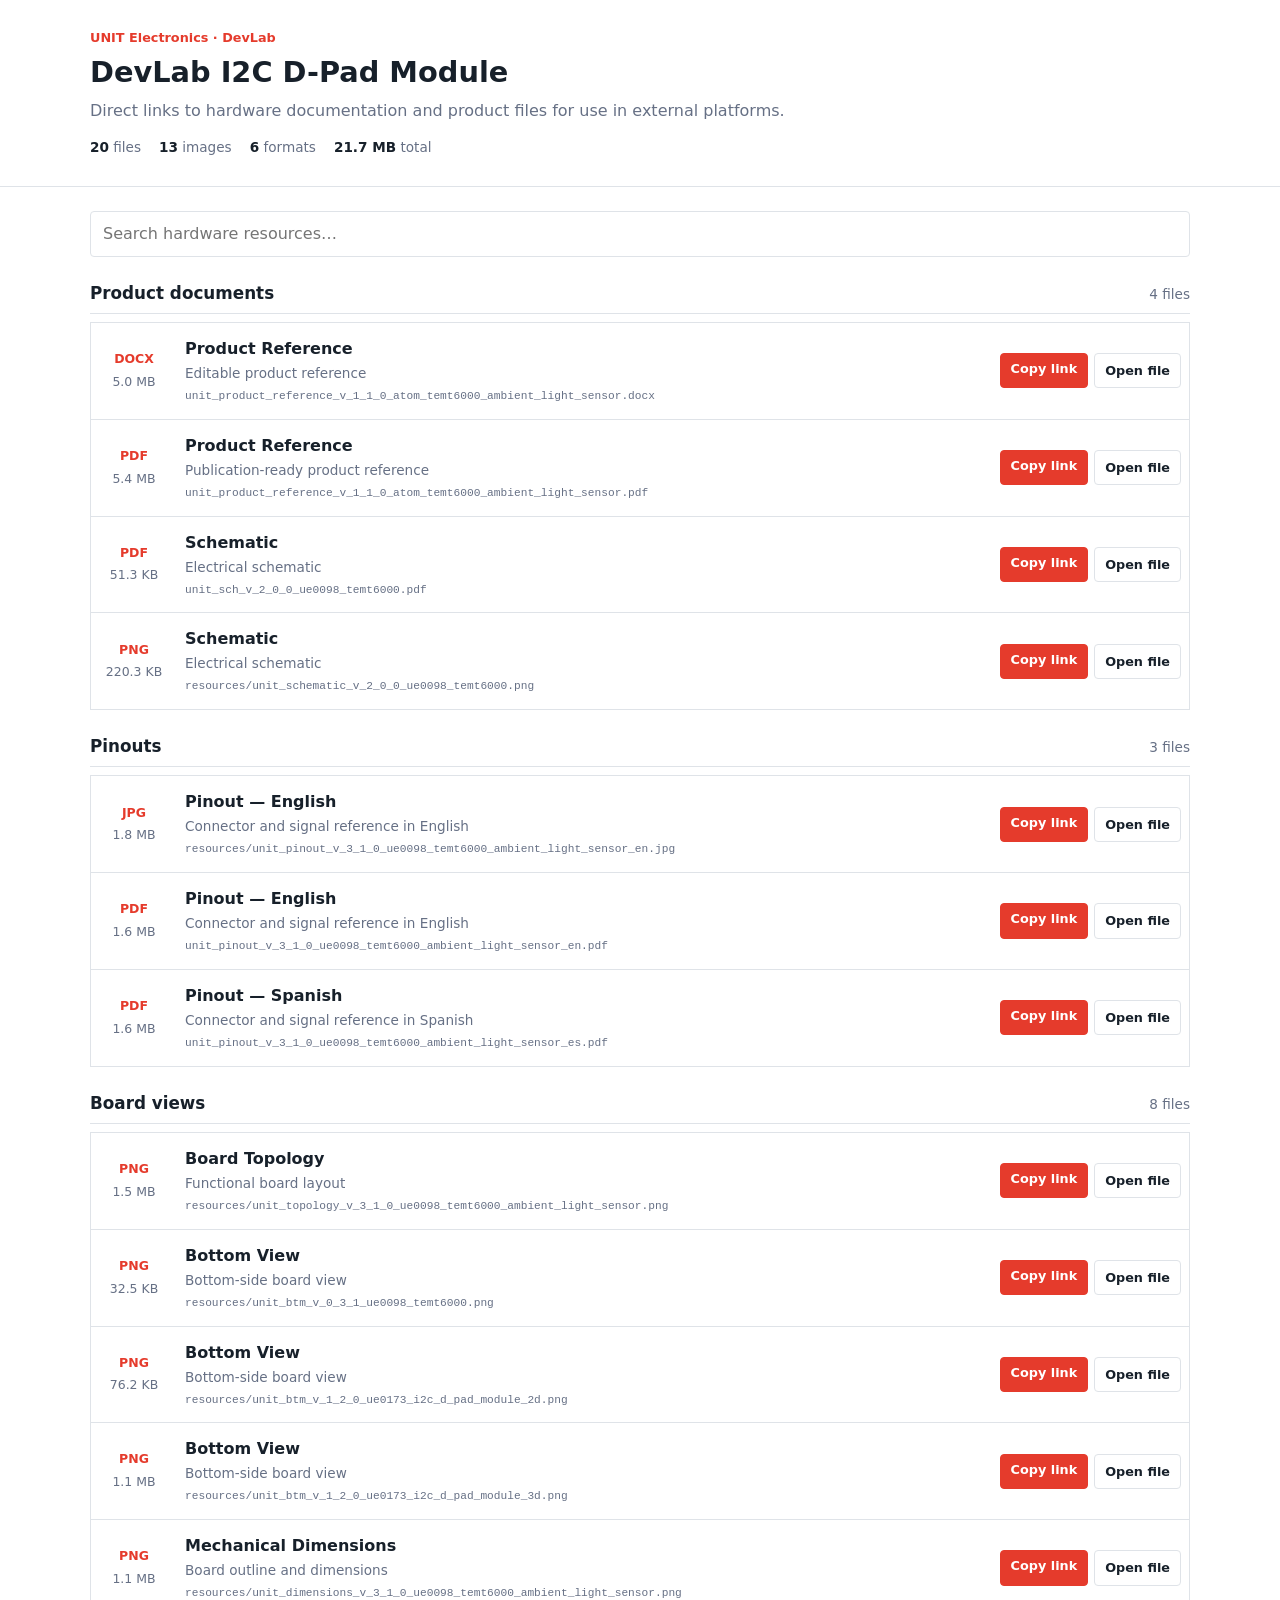
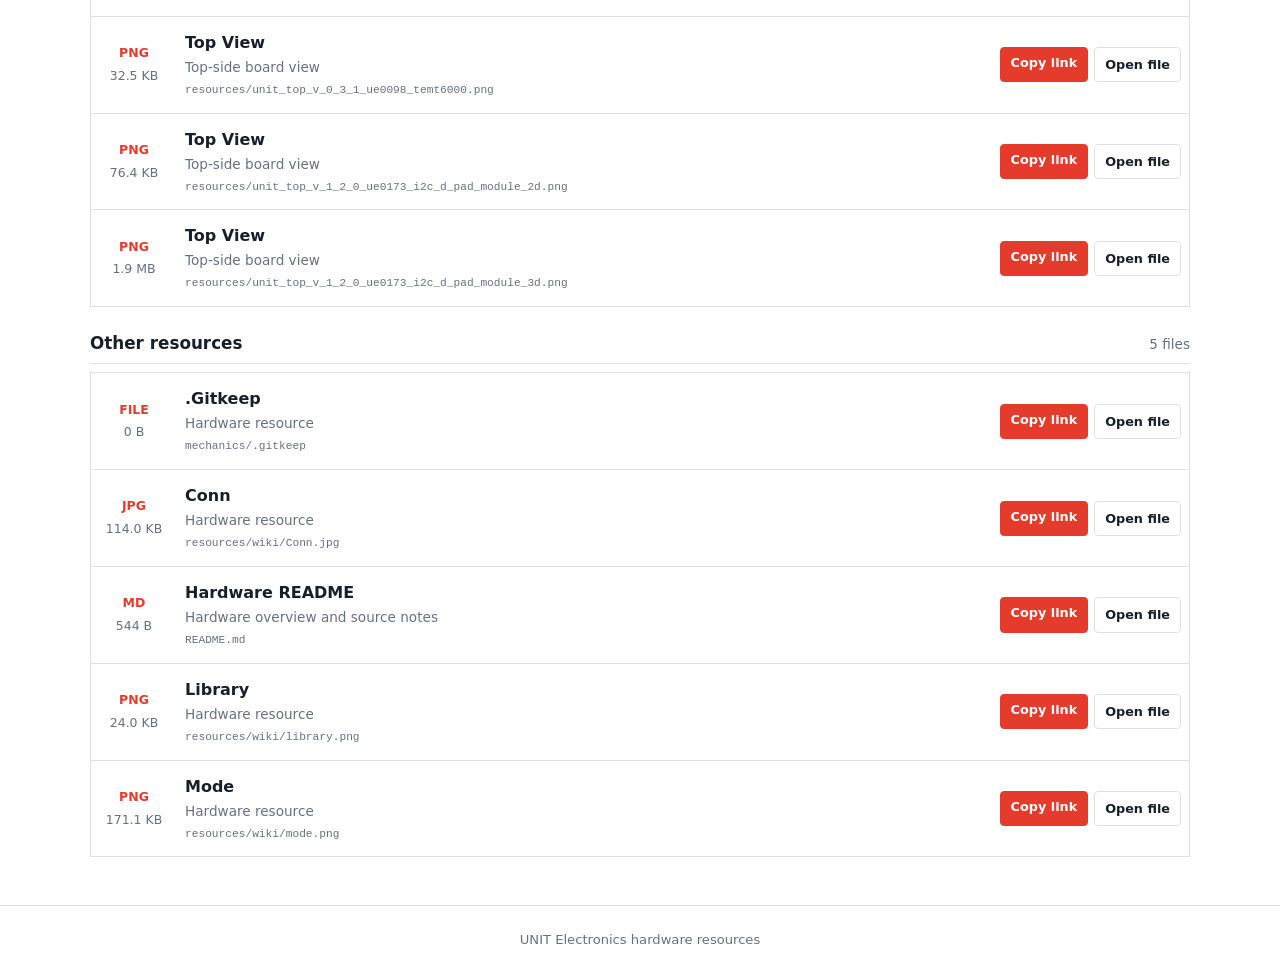
==== docs/hardware/index.html @ 214e04fb "Auto-update hardware documentation" ====
<!DOCTYPE html>
<html lang="en">
<head>
  <meta charset="UTF-8">
  <meta name="viewport" content="width=device-width, initial-scale=1.0">
  <meta name="description" content="DevLab I2C D-Pad Module hardware documentation and downloads">
  <title>DevLab I2C D-Pad Module | Hardware Resources</title>
  <style>
    :root {
      --ink: #17202a;
      --muted: #667085;
      --line: #dfe3e8;
      --brand: #e53b2c;
    }
    * { box-sizing: border-box; }
    body {
      margin: 0;
      color: var(--ink);
      font: 16px/1.5 Inter, ui-sans-serif, system-ui, -apple-system, sans-serif;
    }
    .site-header { border-bottom: 1px solid var(--line); }
    .header-content, main {
      width: min(1100px, calc(100% - 32px));
      margin: 0 auto;
    }
    .header-content { padding: 28px 0; }
    .eyebrow {
      margin: 0 0 4px;
      color: var(--brand);
      font-size: .8rem;
      font-weight: 700;
    }
    h1 { margin: 0; font-size: 1.8rem; }
    .subtitle { margin: 5px 0 0; color: var(--muted); }
    .summary {
      display: flex;
      flex-wrap: wrap;
      gap: 18px;
      margin-top: 14px;
      color: var(--muted);
      font-size: .85rem;
    }
    .summary strong { color: var(--ink); }
    main { padding: 24px 0 48px; }
    .toolbar { margin-bottom: 24px; }
    .search {
      width: 100%;
      padding: 10px 12px;
      border: 1px solid var(--line);
      border-radius: 4px;
      color: var(--ink);
      font: inherit;
    }
    .search:focus { outline: 2px solid #f6c4bf; border-color: var(--brand); }
    .resource-section { margin-top: 24px; }
    .section-heading {
      display: flex;
      align-items: baseline;
      justify-content: space-between;
      margin-bottom: 8px;
      border-bottom: 1px solid var(--line);
    }
    .section-heading h2 { margin: 0 0 7px; font-size: 1.05rem; }
    .section-heading span { color: var(--muted); font-size: .85rem; }
    .resource-list { border-top: 1px solid var(--line); }
    .resource-item {
      display: grid;
      grid-template-columns: 70px minmax(0, 1fr) auto;
      align-items: center;
      gap: 16px;
      padding: 14px 8px;
      border: 1px solid var(--line);
      border-top: 0;
    }
    .file-meta { display: grid; gap: 4px; text-align: center; }
    .file-type {
      color: var(--brand);
      font-size: .78rem;
    }
    .file-size { color: var(--muted); font-size: .78rem; }
    .resource-details { min-width: 0; }
    .resource-item h3 { margin: 0; font-size: 1rem; }
    .resource-item p {
      display: inline;
      margin: 0 8px 0 0;
      color: var(--muted);
      font-size: .85rem;
    }
    .resource-item code {
      display: block;
      overflow: hidden;
      margin-top: 3px;
      color: var(--muted);
      font-size: .7rem;
      text-overflow: ellipsis;
      white-space: nowrap;
    }
    .actions { display: flex; gap: 6px; }
    .button {
      display: inline-flex;
      justify-content: center;
      padding: 7px 10px;
      border: 1px solid var(--line);
      border-radius: 4px;
      color: var(--ink);
      background: #fff;
      cursor: pointer;
      text-decoration: none;
      font-size: .8rem;
      font-weight: 600;
      font-family: inherit;
    }
    .button:hover { border-color: #aeb4bd; }
    .button.primary { color: #fff; border-color: var(--brand); background: var(--brand); }
    .empty-state { display: none; padding: 32px 0; color: var(--muted); text-align: center; }
    footer { padding: 24px 16px; border-top: 1px solid var(--line); color: var(--muted); text-align: center; font-size: .82rem; }
    [hidden] { display: none !important; }
    .visually-hidden {
      position: absolute;
      width: 1px;
      height: 1px;
      padding: 0;
      margin: -1px;
      overflow: hidden;
      clip: rect(0, 0, 0, 0);
      white-space: nowrap;
      border: 0;
    }
    @media (max-width: 680px) {
      .resource-item { grid-template-columns: 52px minmax(0, 1fr); }
      .actions { grid-column: 1 / -1; padding-left: 68px; }
    }
  </style>
</head>
<body>
  <header class="site-header">
    <div class="header-content">
      <p class="eyebrow">UNIT Electronics · DevLab</p>
      <h1>DevLab I2C D-Pad Module</h1>
      <p class="subtitle">Direct links to hardware documentation and product files for use in external platforms.</p>
      <div class="summary" aria-label="Resource summary">
        <span><strong>20</strong> files</span>
        <span><strong>13</strong> images</span>
        <span><strong>6</strong> formats</span>
        <span><strong>21.7 MB</strong> total</span>
      </div>
    </div>
  </header>
  <main>
    <div class="toolbar">
      <label for="resource-search" class="visually-hidden">Search hardware resources</label>
      <input id="resource-search" class="search" type="search" placeholder="Search hardware resources…" autocomplete="off">
    </div>

      <section class="resource-section">
        <div class="section-heading">
          <h2>Product documents</h2>
          <span>4 files</span>
        </div>
        <div class="resource-list">
        <article class="resource-item" data-search="product reference unit_product_reference_v_1_1_0_atom_temt6000_ambient_light_sensor.docx editable product reference">
          <div class="file-meta">
            <strong class="file-type">DOCX</strong>
            <span class="file-size">5.0 MB</span>
          </div>
          <div class="resource-details">
            <h3>Product Reference</h3>
            <p>Editable product reference</p>
            <code title="unit_product_reference_v_1_1_0_atom_temt6000_ambient_light_sensor.docx">unit_product_reference_v_1_1_0_atom_temt6000_ambient_light_sensor.docx</code>
          </div>
          <div class="actions">
            <button class="button primary copy-link" type="button" data-url="unit_product_reference_v_1_1_0_atom_temt6000_ambient_light_sensor.docx">Copy link</button>
            <a class="button" href="unit_product_reference_v_1_1_0_atom_temt6000_ambient_light_sensor.docx" target="_blank" rel="noopener">Open file</a>
          </div>
        </article>

        <article class="resource-item" data-search="product reference unit_product_reference_v_1_1_0_atom_temt6000_ambient_light_sensor.pdf publication-ready product reference">
          <div class="file-meta">
            <strong class="file-type">PDF</strong>
            <span class="file-size">5.4 MB</span>
          </div>
          <div class="resource-details">
            <h3>Product Reference</h3>
            <p>Publication-ready product reference</p>
            <code title="unit_product_reference_v_1_1_0_atom_temt6000_ambient_light_sensor.pdf">unit_product_reference_v_1_1_0_atom_temt6000_ambient_light_sensor.pdf</code>
          </div>
          <div class="actions">
            <button class="button primary copy-link" type="button" data-url="unit_product_reference_v_1_1_0_atom_temt6000_ambient_light_sensor.pdf">Copy link</button>
            <a class="button" href="unit_product_reference_v_1_1_0_atom_temt6000_ambient_light_sensor.pdf" target="_blank" rel="noopener">Open file</a>
          </div>
        </article>

        <article class="resource-item" data-search="schematic unit_sch_v_2_0_0_ue0098_temt6000.pdf electrical schematic">
          <div class="file-meta">
            <strong class="file-type">PDF</strong>
            <span class="file-size">51.3 KB</span>
          </div>
          <div class="resource-details">
            <h3>Schematic</h3>
            <p>Electrical schematic</p>
            <code title="unit_sch_v_2_0_0_ue0098_temt6000.pdf">unit_sch_v_2_0_0_ue0098_temt6000.pdf</code>
          </div>
          <div class="actions">
            <button class="button primary copy-link" type="button" data-url="unit_sch_v_2_0_0_ue0098_temt6000.pdf">Copy link</button>
            <a class="button" href="unit_sch_v_2_0_0_ue0098_temt6000.pdf" target="_blank" rel="noopener">Open file</a>
          </div>
        </article>

        <article class="resource-item" data-search="schematic resources/unit_schematic_v_2_0_0_ue0098_temt6000.png electrical schematic">
          <div class="file-meta">
            <strong class="file-type">PNG</strong>
            <span class="file-size">220.3 KB</span>
          </div>
          <div class="resource-details">
            <h3>Schematic</h3>
            <p>Electrical schematic</p>
            <code title="resources/unit_schematic_v_2_0_0_ue0098_temt6000.png">resources/unit_schematic_v_2_0_0_ue0098_temt6000.png</code>
          </div>
          <div class="actions">
            <button class="button primary copy-link" type="button" data-url="resources/unit_schematic_v_2_0_0_ue0098_temt6000.png">Copy link</button>
            <a class="button" href="resources/unit_schematic_v_2_0_0_ue0098_temt6000.png" target="_blank" rel="noopener">Open file</a>
          </div>
        </article>
        </div>
      </section>
      <section class="resource-section">
        <div class="section-heading">
          <h2>Pinouts</h2>
          <span>3 files</span>
        </div>
        <div class="resource-list">
        <article class="resource-item" data-search="pinout — english resources/unit_pinout_v_3_1_0_ue0098_temt6000_ambient_light_sensor_en.jpg connector and signal reference in english">
          <div class="file-meta">
            <strong class="file-type">JPG</strong>
            <span class="file-size">1.8 MB</span>
          </div>
          <div class="resource-details">
            <h3>Pinout — English</h3>
            <p>Connector and signal reference in English</p>
            <code title="resources/unit_pinout_v_3_1_0_ue0098_temt6000_ambient_light_sensor_en.jpg">resources/unit_pinout_v_3_1_0_ue0098_temt6000_ambient_light_sensor_en.jpg</code>
          </div>
          <div class="actions">
            <button class="button primary copy-link" type="button" data-url="resources/unit_pinout_v_3_1_0_ue0098_temt6000_ambient_light_sensor_en.jpg">Copy link</button>
            <a class="button" href="resources/unit_pinout_v_3_1_0_ue0098_temt6000_ambient_light_sensor_en.jpg" target="_blank" rel="noopener">Open file</a>
          </div>
        </article>

        <article class="resource-item" data-search="pinout — english unit_pinout_v_3_1_0_ue0098_temt6000_ambient_light_sensor_en.pdf connector and signal reference in english">
          <div class="file-meta">
            <strong class="file-type">PDF</strong>
            <span class="file-size">1.6 MB</span>
          </div>
          <div class="resource-details">
            <h3>Pinout — English</h3>
            <p>Connector and signal reference in English</p>
            <code title="unit_pinout_v_3_1_0_ue0098_temt6000_ambient_light_sensor_en.pdf">unit_pinout_v_3_1_0_ue0098_temt6000_ambient_light_sensor_en.pdf</code>
          </div>
          <div class="actions">
            <button class="button primary copy-link" type="button" data-url="unit_pinout_v_3_1_0_ue0098_temt6000_ambient_light_sensor_en.pdf">Copy link</button>
            <a class="button" href="unit_pinout_v_3_1_0_ue0098_temt6000_ambient_light_sensor_en.pdf" target="_blank" rel="noopener">Open file</a>
          </div>
        </article>

        <article class="resource-item" data-search="pinout — spanish unit_pinout_v_3_1_0_ue0098_temt6000_ambient_light_sensor_es.pdf connector and signal reference in spanish">
          <div class="file-meta">
            <strong class="file-type">PDF</strong>
            <span class="file-size">1.6 MB</span>
          </div>
          <div class="resource-details">
            <h3>Pinout — Spanish</h3>
            <p>Connector and signal reference in Spanish</p>
            <code title="unit_pinout_v_3_1_0_ue0098_temt6000_ambient_light_sensor_es.pdf">unit_pinout_v_3_1_0_ue0098_temt6000_ambient_light_sensor_es.pdf</code>
          </div>
          <div class="actions">
            <button class="button primary copy-link" type="button" data-url="unit_pinout_v_3_1_0_ue0098_temt6000_ambient_light_sensor_es.pdf">Copy link</button>
            <a class="button" href="unit_pinout_v_3_1_0_ue0098_temt6000_ambient_light_sensor_es.pdf" target="_blank" rel="noopener">Open file</a>
          </div>
        </article>
        </div>
      </section>
      <section class="resource-section">
        <div class="section-heading">
          <h2>Board views</h2>
          <span>8 files</span>
        </div>
        <div class="resource-list">
        <article class="resource-item" data-search="board topology resources/unit_topology_v_3_1_0_ue0098_temt6000_ambient_light_sensor.png functional board layout">
          <div class="file-meta">
            <strong class="file-type">PNG</strong>
            <span class="file-size">1.5 MB</span>
          </div>
          <div class="resource-details">
            <h3>Board Topology</h3>
            <p>Functional board layout</p>
            <code title="resources/unit_topology_v_3_1_0_ue0098_temt6000_ambient_light_sensor.png">resources/unit_topology_v_3_1_0_ue0098_temt6000_ambient_light_sensor.png</code>
          </div>
          <div class="actions">
            <button class="button primary copy-link" type="button" data-url="resources/unit_topology_v_3_1_0_ue0098_temt6000_ambient_light_sensor.png">Copy link</button>
            <a class="button" href="resources/unit_topology_v_3_1_0_ue0098_temt6000_ambient_light_sensor.png" target="_blank" rel="noopener">Open file</a>
          </div>
        </article>

        <article class="resource-item" data-search="bottom view resources/unit_btm_v_0_3_1_ue0098_temt6000.png bottom-side board view">
          <div class="file-meta">
            <strong class="file-type">PNG</strong>
            <span class="file-size">32.5 KB</span>
          </div>
          <div class="resource-details">
            <h3>Bottom View</h3>
            <p>Bottom-side board view</p>
            <code title="resources/unit_btm_v_0_3_1_ue0098_temt6000.png">resources/unit_btm_v_0_3_1_ue0098_temt6000.png</code>
          </div>
          <div class="actions">
            <button class="button primary copy-link" type="button" data-url="resources/unit_btm_v_0_3_1_ue0098_temt6000.png">Copy link</button>
            <a class="button" href="resources/unit_btm_v_0_3_1_ue0098_temt6000.png" target="_blank" rel="noopener">Open file</a>
          </div>
        </article>

        <article class="resource-item" data-search="bottom view resources/unit_btm_v_1_2_0_ue0173_i2c_d_pad_module_2d.png bottom-side board view">
          <div class="file-meta">
            <strong class="file-type">PNG</strong>
            <span class="file-size">76.2 KB</span>
          </div>
          <div class="resource-details">
            <h3>Bottom View</h3>
            <p>Bottom-side board view</p>
            <code title="resources/unit_btm_v_1_2_0_ue0173_i2c_d_pad_module_2d.png">resources/unit_btm_v_1_2_0_ue0173_i2c_d_pad_module_2d.png</code>
          </div>
          <div class="actions">
            <button class="button primary copy-link" type="button" data-url="resources/unit_btm_v_1_2_0_ue0173_i2c_d_pad_module_2d.png">Copy link</button>
            <a class="button" href="resources/unit_btm_v_1_2_0_ue0173_i2c_d_pad_module_2d.png" target="_blank" rel="noopener">Open file</a>
          </div>
        </article>

        <article class="resource-item" data-search="bottom view resources/unit_btm_v_1_2_0_ue0173_i2c_d_pad_module_3d.png bottom-side board view">
          <div class="file-meta">
            <strong class="file-type">PNG</strong>
            <span class="file-size">1.1 MB</span>
          </div>
          <div class="resource-details">
            <h3>Bottom View</h3>
            <p>Bottom-side board view</p>
            <code title="resources/unit_btm_v_1_2_0_ue0173_i2c_d_pad_module_3d.png">resources/unit_btm_v_1_2_0_ue0173_i2c_d_pad_module_3d.png</code>
          </div>
          <div class="actions">
            <button class="button primary copy-link" type="button" data-url="resources/unit_btm_v_1_2_0_ue0173_i2c_d_pad_module_3d.png">Copy link</button>
            <a class="button" href="resources/unit_btm_v_1_2_0_ue0173_i2c_d_pad_module_3d.png" target="_blank" rel="noopener">Open file</a>
          </div>
        </article>

        <article class="resource-item" data-search="mechanical dimensions resources/unit_dimensions_v_3_1_0_ue0098_temt6000_ambient_light_sensor.png board outline and dimensions">
          <div class="file-meta">
            <strong class="file-type">PNG</strong>
            <span class="file-size">1.1 MB</span>
          </div>
          <div class="resource-details">
            <h3>Mechanical Dimensions</h3>
            <p>Board outline and dimensions</p>
            <code title="resources/unit_dimensions_v_3_1_0_ue0098_temt6000_ambient_light_sensor.png">resources/unit_dimensions_v_3_1_0_ue0098_temt6000_ambient_light_sensor.png</code>
          </div>
          <div class="actions">
            <button class="button primary copy-link" type="button" data-url="resources/unit_dimensions_v_3_1_0_ue0098_temt6000_ambient_light_sensor.png">Copy link</button>
            <a class="button" href="resources/unit_dimensions_v_3_1_0_ue0098_temt6000_ambient_light_sensor.png" target="_blank" rel="noopener">Open file</a>
          </div>
        </article>

        <article class="resource-item" data-search="top view resources/unit_top_v_0_3_1_ue0098_temt6000.png top-side board view">
          <div class="file-meta">
            <strong class="file-type">PNG</strong>
            <span class="file-size">32.5 KB</span>
          </div>
          <div class="resource-details">
            <h3>Top View</h3>
            <p>Top-side board view</p>
            <code title="resources/unit_top_v_0_3_1_ue0098_temt6000.png">resources/unit_top_v_0_3_1_ue0098_temt6000.png</code>
          </div>
          <div class="actions">
            <button class="button primary copy-link" type="button" data-url="resources/unit_top_v_0_3_1_ue0098_temt6000.png">Copy link</button>
            <a class="button" href="resources/unit_top_v_0_3_1_ue0098_temt6000.png" target="_blank" rel="noopener">Open file</a>
          </div>
        </article>

        <article class="resource-item" data-search="top view resources/unit_top_v_1_2_0_ue0173_i2c_d_pad_module_2d.png top-side board view">
          <div class="file-meta">
            <strong class="file-type">PNG</strong>
            <span class="file-size">76.4 KB</span>
          </div>
          <div class="resource-details">
            <h3>Top View</h3>
            <p>Top-side board view</p>
            <code title="resources/unit_top_v_1_2_0_ue0173_i2c_d_pad_module_2d.png">resources/unit_top_v_1_2_0_ue0173_i2c_d_pad_module_2d.png</code>
          </div>
          <div class="actions">
            <button class="button primary copy-link" type="button" data-url="resources/unit_top_v_1_2_0_ue0173_i2c_d_pad_module_2d.png">Copy link</button>
            <a class="button" href="resources/unit_top_v_1_2_0_ue0173_i2c_d_pad_module_2d.png" target="_blank" rel="noopener">Open file</a>
          </div>
        </article>

        <article class="resource-item" data-search="top view resources/unit_top_v_1_2_0_ue0173_i2c_d_pad_module_3d.png top-side board view">
          <div class="file-meta">
            <strong class="file-type">PNG</strong>
            <span class="file-size">1.9 MB</span>
          </div>
          <div class="resource-details">
            <h3>Top View</h3>
            <p>Top-side board view</p>
            <code title="resources/unit_top_v_1_2_0_ue0173_i2c_d_pad_module_3d.png">resources/unit_top_v_1_2_0_ue0173_i2c_d_pad_module_3d.png</code>
          </div>
          <div class="actions">
            <button class="button primary copy-link" type="button" data-url="resources/unit_top_v_1_2_0_ue0173_i2c_d_pad_module_3d.png">Copy link</button>
            <a class="button" href="resources/unit_top_v_1_2_0_ue0173_i2c_d_pad_module_3d.png" target="_blank" rel="noopener">Open file</a>
          </div>
        </article>
        </div>
      </section>
      <section class="resource-section">
        <div class="section-heading">
          <h2>Other resources</h2>
          <span>5 files</span>
        </div>
        <div class="resource-list">
        <article class="resource-item" data-search=".gitkeep mechanics/.gitkeep hardware resource">
          <div class="file-meta">
            <strong class="file-type">FILE</strong>
            <span class="file-size">0 B</span>
          </div>
          <div class="resource-details">
            <h3>.Gitkeep</h3>
            <p>Hardware resource</p>
            <code title="mechanics/.gitkeep">mechanics/.gitkeep</code>
          </div>
          <div class="actions">
            <button class="button primary copy-link" type="button" data-url="mechanics/.gitkeep">Copy link</button>
            <a class="button" href="mechanics/.gitkeep" target="_blank" rel="noopener">Open file</a>
          </div>
        </article>

        <article class="resource-item" data-search="conn resources/wiki/conn.jpg hardware resource">
          <div class="file-meta">
            <strong class="file-type">JPG</strong>
            <span class="file-size">114.0 KB</span>
          </div>
          <div class="resource-details">
            <h3>Conn</h3>
            <p>Hardware resource</p>
            <code title="resources/wiki/Conn.jpg">resources/wiki/Conn.jpg</code>
          </div>
          <div class="actions">
            <button class="button primary copy-link" type="button" data-url="resources/wiki/Conn.jpg">Copy link</button>
            <a class="button" href="resources/wiki/Conn.jpg" target="_blank" rel="noopener">Open file</a>
          </div>
        </article>

        <article class="resource-item" data-search="hardware readme readme.md hardware overview and source notes">
          <div class="file-meta">
            <strong class="file-type">MD</strong>
            <span class="file-size">544 B</span>
          </div>
          <div class="resource-details">
            <h3>Hardware README</h3>
            <p>Hardware overview and source notes</p>
            <code title="README.md">README.md</code>
          </div>
          <div class="actions">
            <button class="button primary copy-link" type="button" data-url="README.md">Copy link</button>
            <a class="button" href="README.md" target="_blank" rel="noopener">Open file</a>
          </div>
        </article>

        <article class="resource-item" data-search="library resources/wiki/library.png hardware resource">
          <div class="file-meta">
            <strong class="file-type">PNG</strong>
            <span class="file-size">24.0 KB</span>
          </div>
          <div class="resource-details">
            <h3>Library</h3>
            <p>Hardware resource</p>
            <code title="resources/wiki/library.png">resources/wiki/library.png</code>
          </div>
          <div class="actions">
            <button class="button primary copy-link" type="button" data-url="resources/wiki/library.png">Copy link</button>
            <a class="button" href="resources/wiki/library.png" target="_blank" rel="noopener">Open file</a>
          </div>
        </article>

        <article class="resource-item" data-search="mode resources/wiki/mode.png hardware resource">
          <div class="file-meta">
            <strong class="file-type">PNG</strong>
            <span class="file-size">171.1 KB</span>
          </div>
          <div class="resource-details">
            <h3>Mode</h3>
            <p>Hardware resource</p>
            <code title="resources/wiki/mode.png">resources/wiki/mode.png</code>
          </div>
          <div class="actions">
            <button class="button primary copy-link" type="button" data-url="resources/wiki/mode.png">Copy link</button>
            <a class="button" href="resources/wiki/mode.png" target="_blank" rel="noopener">Open file</a>
          </div>
        </article>
        </div>
      </section>
    <p id="empty-state" class="empty-state">No resources match your search.</p>
  </main>
  <footer>UNIT Electronics hardware resources</footer>
  <script>
    const search = document.getElementById('resource-search');
    const sections = [...document.querySelectorAll('.resource-section')];
    const emptyState = document.getElementById('empty-state');
    const copyText = async (text) => {
      try {
        await navigator.clipboard.writeText(text);
      } catch (error) {
        const input = document.createElement('textarea');
        input.value = text;
        input.style.position = 'fixed';
        input.style.opacity = '0';
        document.body.appendChild(input);
        input.select();
        document.execCommand('copy');
        input.remove();
      }
    };
    document.querySelectorAll('.copy-link').forEach((button) => {
      button.addEventListener('click', async () => {
        const absoluteUrl = new URL(button.dataset.url, document.baseURI).href;
        await copyText(absoluteUrl);
        const originalLabel = button.textContent;
        button.textContent = 'Copied';
        setTimeout(() => { button.textContent = originalLabel; }, 1600);
      });
    });
    search.addEventListener('input', () => {
      const query = search.value.trim().toLowerCase();
      let visibleCards = 0;
      sections.forEach((section) => {
        let sectionCards = 0;
        section.querySelectorAll('.resource-item').forEach((card) => {
          const match = card.dataset.search.includes(query);
          card.hidden = !match;
          sectionCards += Number(match);
        });
        section.hidden = sectionCards === 0;
        visibleCards += sectionCards;
      });
      emptyState.style.display = visibleCards ? 'none' : 'block';
    });
  </script>
</body>
</html>
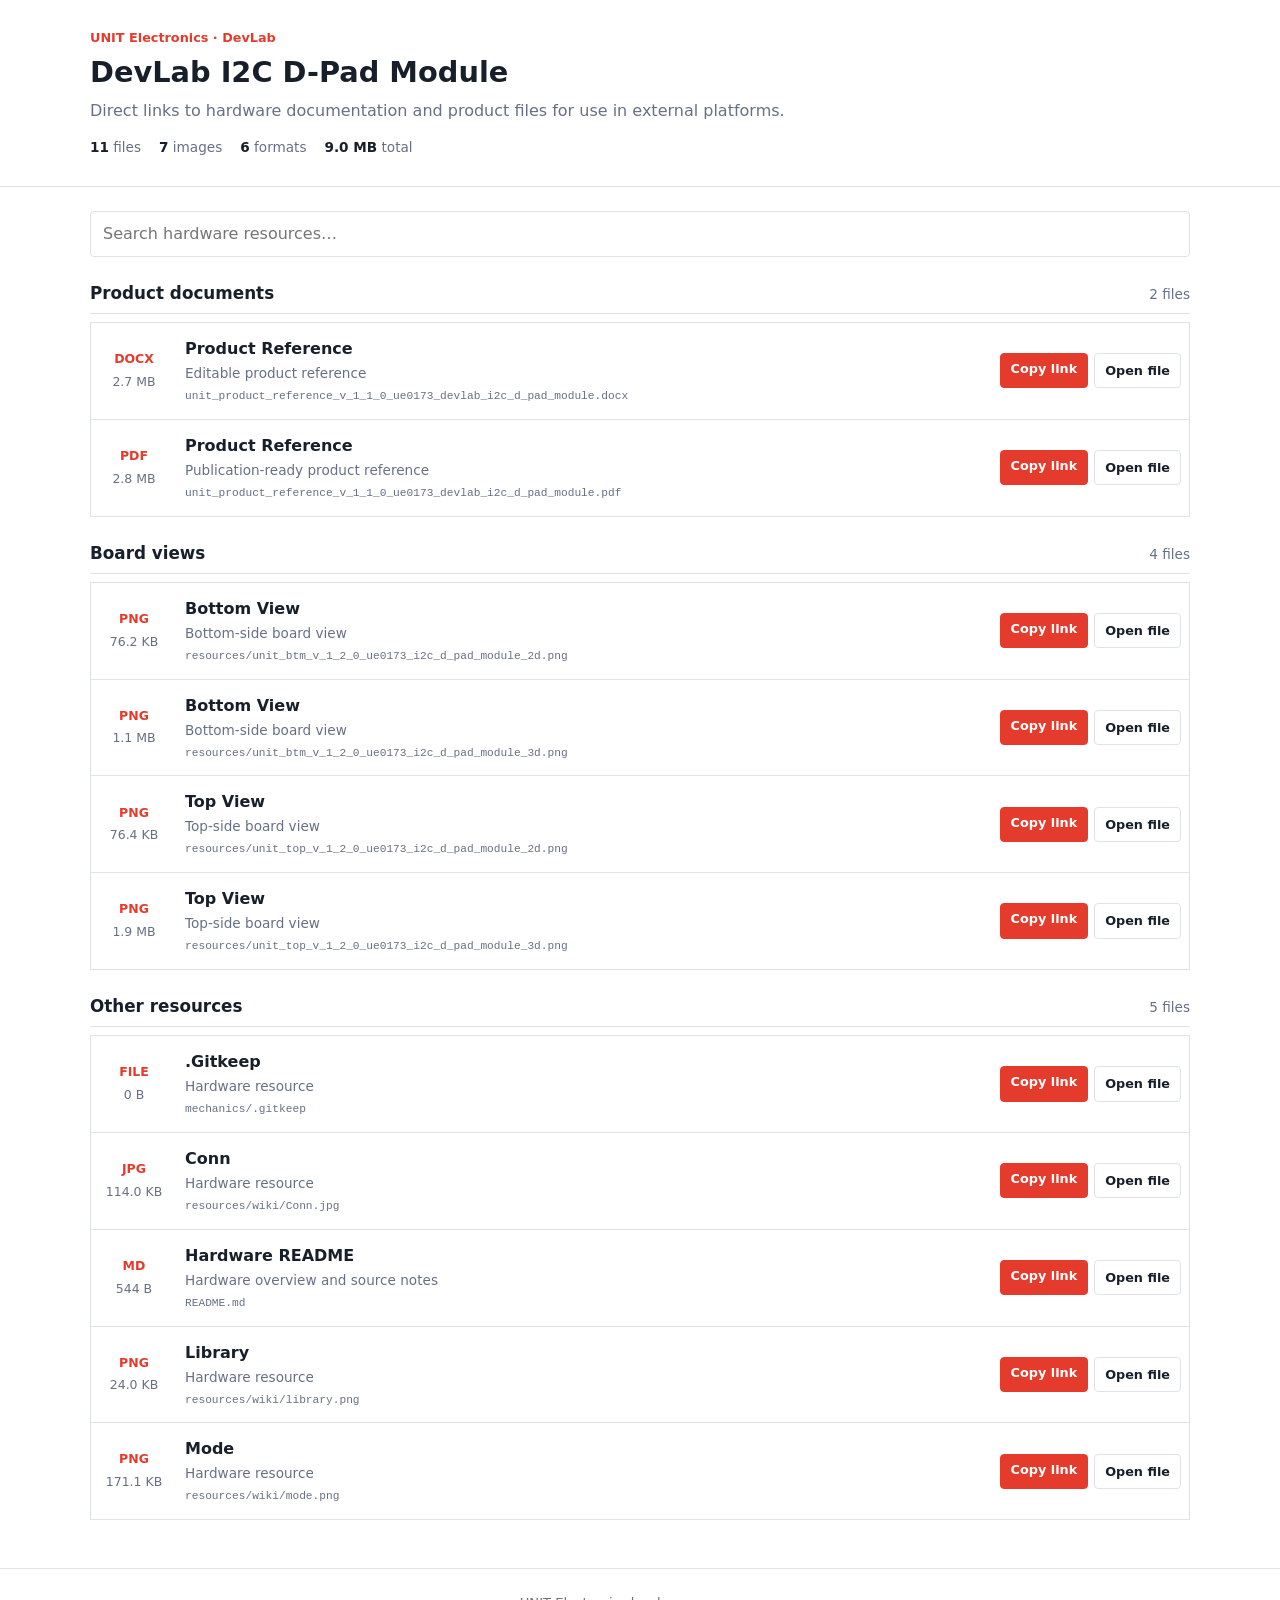
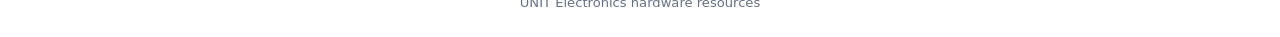
==== commit c29dcca4: "Auto-update hardware documentation" ====
--- a/docs/hardware/index.html
+++ b/docs/hardware/index.html
@@ -139,10 +139,10 @@
       <h1>DevLab I2C D-Pad Module</h1>
       <p class="subtitle">Direct links to hardware documentation and product files for use in external platforms.</p>
       <div class="summary" aria-label="Resource summary">
-        <span><strong>20</strong> files</span>
-        <span><strong>13</strong> images</span>
+        <span><strong>11</strong> files</span>
+        <span><strong>7</strong> images</span>
         <span><strong>6</strong> formats</span>
-        <span><strong>21.7 MB</strong> total</span>
+        <span><strong>9.0 MB</strong> total</span>
       </div>
     </div>
   </header>
@@ -155,125 +155,38 @@
       <section class="resource-section">
         <div class="section-heading">
           <h2>Product documents</h2>
-          <span>4 files</span>
+          <span>2 files</span>
         </div>
         <div class="resource-list">
-        <article class="resource-item" data-search="product reference unit_product_reference_v_1_1_0_atom_temt6000_ambient_light_sensor.docx editable product reference">
+        <article class="resource-item" data-search="product reference unit_product_reference_v_1_1_0_ue0173_devlab_i2c_d_pad_module.docx editable product reference">
           <div class="file-meta">
             <strong class="file-type">DOCX</strong>
-            <span class="file-size">5.0 MB</span>
+            <span class="file-size">2.7 MB</span>
           </div>
           <div class="resource-details">
             <h3>Product Reference</h3>
             <p>Editable product reference</p>
-            <code title="unit_product_reference_v_1_1_0_atom_temt6000_ambient_light_sensor.docx">unit_product_reference_v_1_1_0_atom_temt6000_ambient_light_sensor.docx</code>
-          </div>
-          <div class="actions">
-            <button class="button primary copy-link" type="button" data-url="unit_product_reference_v_1_1_0_atom_temt6000_ambient_light_sensor.docx">Copy link</button>
-            <a class="button" href="unit_product_reference_v_1_1_0_atom_temt6000_ambient_light_sensor.docx" target="_blank" rel="noopener">Open file</a>
-          </div>
-        </article>
-
-        <article class="resource-item" data-search="product reference unit_product_reference_v_1_1_0_atom_temt6000_ambient_light_sensor.pdf publication-ready product reference">
+            <code title="unit_product_reference_v_1_1_0_ue0173_devlab_i2c_d_pad_module.docx">unit_product_reference_v_1_1_0_ue0173_devlab_i2c_d_pad_module.docx</code>
+          </div>
+          <div class="actions">
+            <button class="button primary copy-link" type="button" data-url="unit_product_reference_v_1_1_0_ue0173_devlab_i2c_d_pad_module.docx">Copy link</button>
+            <a class="button" href="unit_product_reference_v_1_1_0_ue0173_devlab_i2c_d_pad_module.docx" target="_blank" rel="noopener">Open file</a>
+          </div>
+        </article>
+
+        <article class="resource-item" data-search="product reference unit_product_reference_v_1_1_0_ue0173_devlab_i2c_d_pad_module.pdf publication-ready product reference">
           <div class="file-meta">
             <strong class="file-type">PDF</strong>
-            <span class="file-size">5.4 MB</span>
+            <span class="file-size">2.8 MB</span>
           </div>
           <div class="resource-details">
             <h3>Product Reference</h3>
             <p>Publication-ready product reference</p>
-            <code title="unit_product_reference_v_1_1_0_atom_temt6000_ambient_light_sensor.pdf">unit_product_reference_v_1_1_0_atom_temt6000_ambient_light_sensor.pdf</code>
-          </div>
-          <div class="actions">
-            <button class="button primary copy-link" type="button" data-url="unit_product_reference_v_1_1_0_atom_temt6000_ambient_light_sensor.pdf">Copy link</button>
-            <a class="button" href="unit_product_reference_v_1_1_0_atom_temt6000_ambient_light_sensor.pdf" target="_blank" rel="noopener">Open file</a>
-          </div>
-        </article>
-
-        <article class="resource-item" data-search="schematic unit_sch_v_2_0_0_ue0098_temt6000.pdf electrical schematic">
-          <div class="file-meta">
-            <strong class="file-type">PDF</strong>
-            <span class="file-size">51.3 KB</span>
-          </div>
-          <div class="resource-details">
-            <h3>Schematic</h3>
-            <p>Electrical schematic</p>
-            <code title="unit_sch_v_2_0_0_ue0098_temt6000.pdf">unit_sch_v_2_0_0_ue0098_temt6000.pdf</code>
-          </div>
-          <div class="actions">
-            <button class="button primary copy-link" type="button" data-url="unit_sch_v_2_0_0_ue0098_temt6000.pdf">Copy link</button>
-            <a class="button" href="unit_sch_v_2_0_0_ue0098_temt6000.pdf" target="_blank" rel="noopener">Open file</a>
-          </div>
-        </article>
-
-        <article class="resource-item" data-search="schematic resources/unit_schematic_v_2_0_0_ue0098_temt6000.png electrical schematic">
-          <div class="file-meta">
-            <strong class="file-type">PNG</strong>
-            <span class="file-size">220.3 KB</span>
-          </div>
-          <div class="resource-details">
-            <h3>Schematic</h3>
-            <p>Electrical schematic</p>
-            <code title="resources/unit_schematic_v_2_0_0_ue0098_temt6000.png">resources/unit_schematic_v_2_0_0_ue0098_temt6000.png</code>
-          </div>
-          <div class="actions">
-            <button class="button primary copy-link" type="button" data-url="resources/unit_schematic_v_2_0_0_ue0098_temt6000.png">Copy link</button>
-            <a class="button" href="resources/unit_schematic_v_2_0_0_ue0098_temt6000.png" target="_blank" rel="noopener">Open file</a>
-          </div>
-        </article>
-        </div>
-      </section>
-      <section class="resource-section">
-        <div class="section-heading">
-          <h2>Pinouts</h2>
-          <span>3 files</span>
-        </div>
-        <div class="resource-list">
-        <article class="resource-item" data-search="pinout — english resources/unit_pinout_v_3_1_0_ue0098_temt6000_ambient_light_sensor_en.jpg connector and signal reference in english">
-          <div class="file-meta">
-            <strong class="file-type">JPG</strong>
-            <span class="file-size">1.8 MB</span>
-          </div>
-          <div class="resource-details">
-            <h3>Pinout — English</h3>
-            <p>Connector and signal reference in English</p>
-            <code title="resources/unit_pinout_v_3_1_0_ue0098_temt6000_ambient_light_sensor_en.jpg">resources/unit_pinout_v_3_1_0_ue0098_temt6000_ambient_light_sensor_en.jpg</code>
-          </div>
-          <div class="actions">
-            <button class="button primary copy-link" type="button" data-url="resources/unit_pinout_v_3_1_0_ue0098_temt6000_ambient_light_sensor_en.jpg">Copy link</button>
-            <a class="button" href="resources/unit_pinout_v_3_1_0_ue0098_temt6000_ambient_light_sensor_en.jpg" target="_blank" rel="noopener">Open file</a>
-          </div>
-        </article>
-
-        <article class="resource-item" data-search="pinout — english unit_pinout_v_3_1_0_ue0098_temt6000_ambient_light_sensor_en.pdf connector and signal reference in english">
-          <div class="file-meta">
-            <strong class="file-type">PDF</strong>
-            <span class="file-size">1.6 MB</span>
-          </div>
-          <div class="resource-details">
-            <h3>Pinout — English</h3>
-            <p>Connector and signal reference in English</p>
-            <code title="unit_pinout_v_3_1_0_ue0098_temt6000_ambient_light_sensor_en.pdf">unit_pinout_v_3_1_0_ue0098_temt6000_ambient_light_sensor_en.pdf</code>
-          </div>
-          <div class="actions">
-            <button class="button primary copy-link" type="button" data-url="unit_pinout_v_3_1_0_ue0098_temt6000_ambient_light_sensor_en.pdf">Copy link</button>
-            <a class="button" href="unit_pinout_v_3_1_0_ue0098_temt6000_ambient_light_sensor_en.pdf" target="_blank" rel="noopener">Open file</a>
-          </div>
-        </article>
-
-        <article class="resource-item" data-search="pinout — spanish unit_pinout_v_3_1_0_ue0098_temt6000_ambient_light_sensor_es.pdf connector and signal reference in spanish">
-          <div class="file-meta">
-            <strong class="file-type">PDF</strong>
-            <span class="file-size">1.6 MB</span>
-          </div>
-          <div class="resource-details">
-            <h3>Pinout — Spanish</h3>
-            <p>Connector and signal reference in Spanish</p>
-            <code title="unit_pinout_v_3_1_0_ue0098_temt6000_ambient_light_sensor_es.pdf">unit_pinout_v_3_1_0_ue0098_temt6000_ambient_light_sensor_es.pdf</code>
-          </div>
-          <div class="actions">
-            <button class="button primary copy-link" type="button" data-url="unit_pinout_v_3_1_0_ue0098_temt6000_ambient_light_sensor_es.pdf">Copy link</button>
-            <a class="button" href="unit_pinout_v_3_1_0_ue0098_temt6000_ambient_light_sensor_es.pdf" target="_blank" rel="noopener">Open file</a>
+            <code title="unit_product_reference_v_1_1_0_ue0173_devlab_i2c_d_pad_module.pdf">unit_product_reference_v_1_1_0_ue0173_devlab_i2c_d_pad_module.pdf</code>
+          </div>
+          <div class="actions">
+            <button class="button primary copy-link" type="button" data-url="unit_product_reference_v_1_1_0_ue0173_devlab_i2c_d_pad_module.pdf">Copy link</button>
+            <a class="button" href="unit_product_reference_v_1_1_0_ue0173_devlab_i2c_d_pad_module.pdf" target="_blank" rel="noopener">Open file</a>
           </div>
         </article>
         </div>
@@ -281,41 +194,9 @@
       <section class="resource-section">
         <div class="section-heading">
           <h2>Board views</h2>
-          <span>8 files</span>
+          <span>4 files</span>
         </div>
         <div class="resource-list">
-        <article class="resource-item" data-search="board topology resources/unit_topology_v_3_1_0_ue0098_temt6000_ambient_light_sensor.png functional board layout">
-          <div class="file-meta">
-            <strong class="file-type">PNG</strong>
-            <span class="file-size">1.5 MB</span>
-          </div>
-          <div class="resource-details">
-            <h3>Board Topology</h3>
-            <p>Functional board layout</p>
-            <code title="resources/unit_topology_v_3_1_0_ue0098_temt6000_ambient_light_sensor.png">resources/unit_topology_v_3_1_0_ue0098_temt6000_ambient_light_sensor.png</code>
-          </div>
-          <div class="actions">
-            <button class="button primary copy-link" type="button" data-url="resources/unit_topology_v_3_1_0_ue0098_temt6000_ambient_light_sensor.png">Copy link</button>
-            <a class="button" href="resources/unit_topology_v_3_1_0_ue0098_temt6000_ambient_light_sensor.png" target="_blank" rel="noopener">Open file</a>
-          </div>
-        </article>
-
-        <article class="resource-item" data-search="bottom view resources/unit_btm_v_0_3_1_ue0098_temt6000.png bottom-side board view">
-          <div class="file-meta">
-            <strong class="file-type">PNG</strong>
-            <span class="file-size">32.5 KB</span>
-          </div>
-          <div class="resource-details">
-            <h3>Bottom View</h3>
-            <p>Bottom-side board view</p>
-            <code title="resources/unit_btm_v_0_3_1_ue0098_temt6000.png">resources/unit_btm_v_0_3_1_ue0098_temt6000.png</code>
-          </div>
-          <div class="actions">
-            <button class="button primary copy-link" type="button" data-url="resources/unit_btm_v_0_3_1_ue0098_temt6000.png">Copy link</button>
-            <a class="button" href="resources/unit_btm_v_0_3_1_ue0098_temt6000.png" target="_blank" rel="noopener">Open file</a>
-          </div>
-        </article>
-
         <article class="resource-item" data-search="bottom view resources/unit_btm_v_1_2_0_ue0173_i2c_d_pad_module_2d.png bottom-side board view">
           <div class="file-meta">
             <strong class="file-type">PNG</strong>
@@ -345,38 +226,6 @@
           <div class="actions">
             <button class="button primary copy-link" type="button" data-url="resources/unit_btm_v_1_2_0_ue0173_i2c_d_pad_module_3d.png">Copy link</button>
             <a class="button" href="resources/unit_btm_v_1_2_0_ue0173_i2c_d_pad_module_3d.png" target="_blank" rel="noopener">Open file</a>
-          </div>
-        </article>
-
-        <article class="resource-item" data-search="mechanical dimensions resources/unit_dimensions_v_3_1_0_ue0098_temt6000_ambient_light_sensor.png board outline and dimensions">
-          <div class="file-meta">
-            <strong class="file-type">PNG</strong>
-            <span class="file-size">1.1 MB</span>
-          </div>
-          <div class="resource-details">
-            <h3>Mechanical Dimensions</h3>
-            <p>Board outline and dimensions</p>
-            <code title="resources/unit_dimensions_v_3_1_0_ue0098_temt6000_ambient_light_sensor.png">resources/unit_dimensions_v_3_1_0_ue0098_temt6000_ambient_light_sensor.png</code>
-          </div>
-          <div class="actions">
-            <button class="button primary copy-link" type="button" data-url="resources/unit_dimensions_v_3_1_0_ue0098_temt6000_ambient_light_sensor.png">Copy link</button>
-            <a class="button" href="resources/unit_dimensions_v_3_1_0_ue0098_temt6000_ambient_light_sensor.png" target="_blank" rel="noopener">Open file</a>
-          </div>
-        </article>
-
-        <article class="resource-item" data-search="top view resources/unit_top_v_0_3_1_ue0098_temt6000.png top-side board view">
-          <div class="file-meta">
-            <strong class="file-type">PNG</strong>
-            <span class="file-size">32.5 KB</span>
-          </div>
-          <div class="resource-details">
-            <h3>Top View</h3>
-            <p>Top-side board view</p>
-            <code title="resources/unit_top_v_0_3_1_ue0098_temt6000.png">resources/unit_top_v_0_3_1_ue0098_temt6000.png</code>
-          </div>
-          <div class="actions">
-            <button class="button primary copy-link" type="button" data-url="resources/unit_top_v_0_3_1_ue0098_temt6000.png">Copy link</button>
-            <a class="button" href="resources/unit_top_v_0_3_1_ue0098_temt6000.png" target="_blank" rel="noopener">Open file</a>
           </div>
         </article>
 
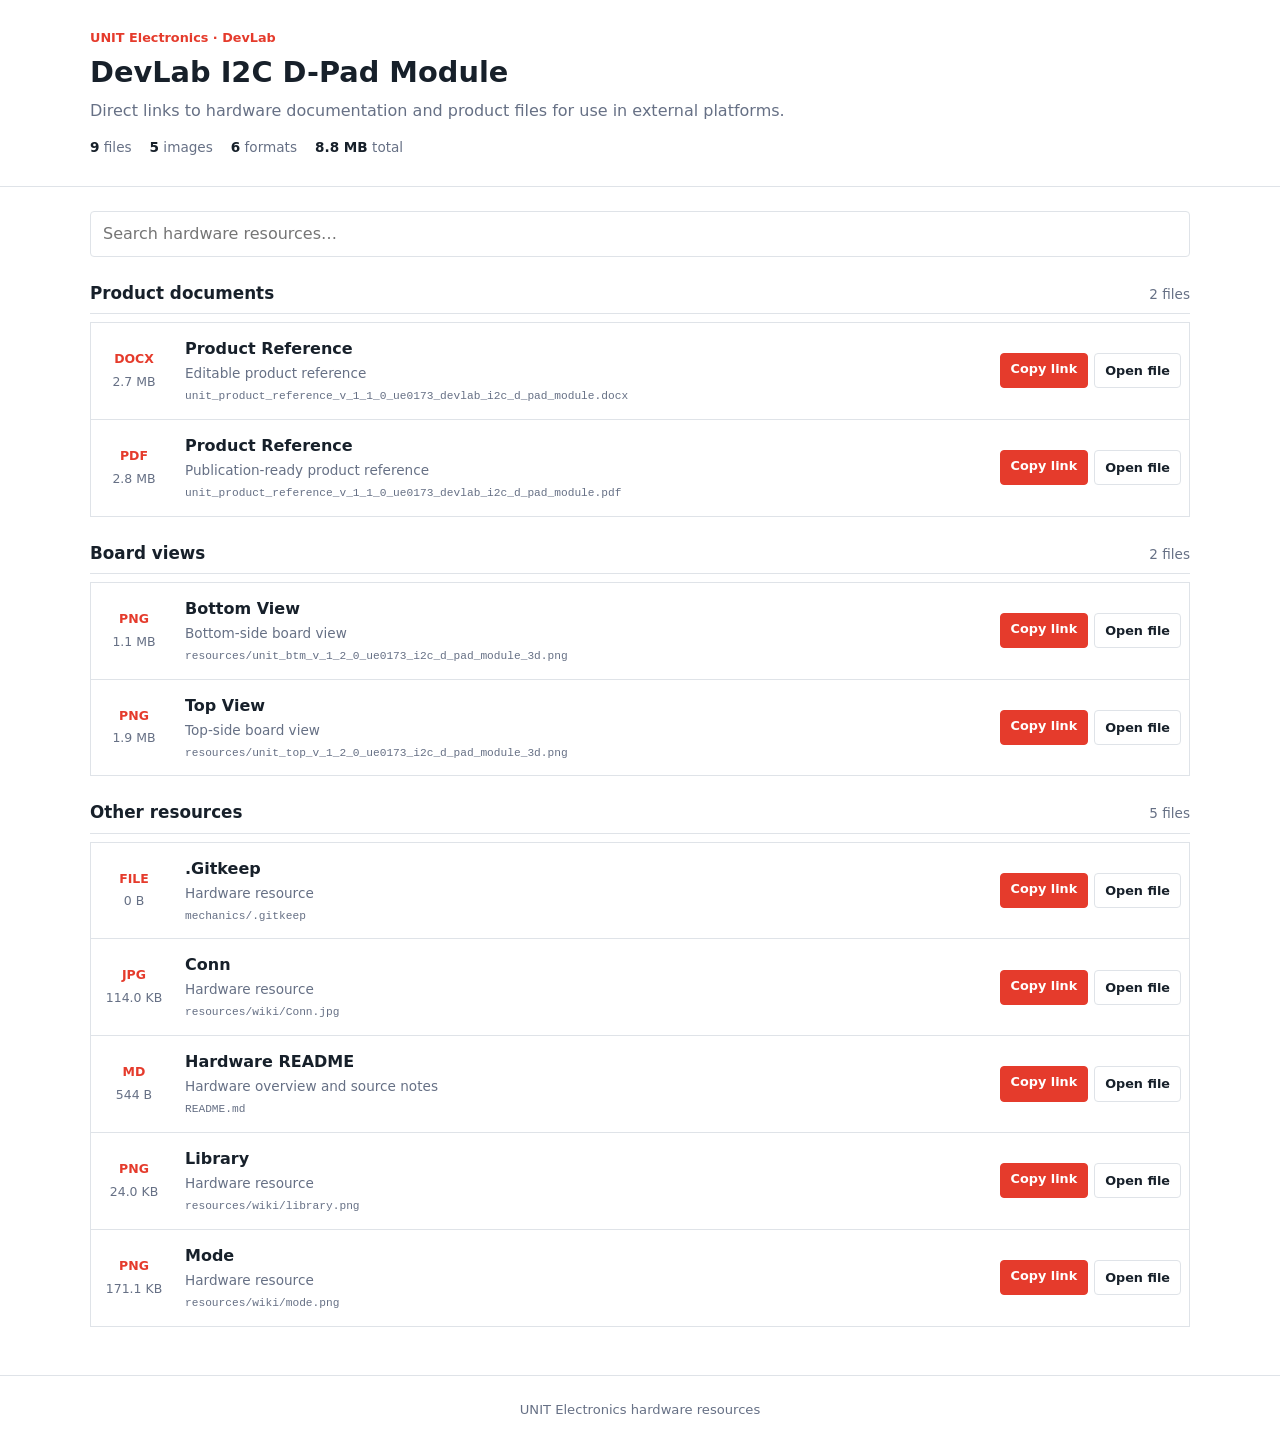
==== commit 2babce34: "Auto-update hardware documentation" ====
--- a/docs/hardware/index.html
+++ b/docs/hardware/index.html
@@ -139,10 +139,10 @@
       <h1>DevLab I2C D-Pad Module</h1>
       <p class="subtitle">Direct links to hardware documentation and product files for use in external platforms.</p>
       <div class="summary" aria-label="Resource summary">
-        <span><strong>11</strong> files</span>
-        <span><strong>7</strong> images</span>
+        <span><strong>9</strong> files</span>
+        <span><strong>5</strong> images</span>
         <span><strong>6</strong> formats</span>
-        <span><strong>9.0 MB</strong> total</span>
+        <span><strong>8.8 MB</strong> total</span>
       </div>
     </div>
   </header>
@@ -194,25 +194,9 @@
       <section class="resource-section">
         <div class="section-heading">
           <h2>Board views</h2>
-          <span>4 files</span>
+          <span>2 files</span>
         </div>
         <div class="resource-list">
-        <article class="resource-item" data-search="bottom view resources/unit_btm_v_1_2_0_ue0173_i2c_d_pad_module_2d.png bottom-side board view">
-          <div class="file-meta">
-            <strong class="file-type">PNG</strong>
-            <span class="file-size">76.2 KB</span>
-          </div>
-          <div class="resource-details">
-            <h3>Bottom View</h3>
-            <p>Bottom-side board view</p>
-            <code title="resources/unit_btm_v_1_2_0_ue0173_i2c_d_pad_module_2d.png">resources/unit_btm_v_1_2_0_ue0173_i2c_d_pad_module_2d.png</code>
-          </div>
-          <div class="actions">
-            <button class="button primary copy-link" type="button" data-url="resources/unit_btm_v_1_2_0_ue0173_i2c_d_pad_module_2d.png">Copy link</button>
-            <a class="button" href="resources/unit_btm_v_1_2_0_ue0173_i2c_d_pad_module_2d.png" target="_blank" rel="noopener">Open file</a>
-          </div>
-        </article>
-
         <article class="resource-item" data-search="bottom view resources/unit_btm_v_1_2_0_ue0173_i2c_d_pad_module_3d.png bottom-side board view">
           <div class="file-meta">
             <strong class="file-type">PNG</strong>
@@ -226,22 +210,6 @@
           <div class="actions">
             <button class="button primary copy-link" type="button" data-url="resources/unit_btm_v_1_2_0_ue0173_i2c_d_pad_module_3d.png">Copy link</button>
             <a class="button" href="resources/unit_btm_v_1_2_0_ue0173_i2c_d_pad_module_3d.png" target="_blank" rel="noopener">Open file</a>
-          </div>
-        </article>
-
-        <article class="resource-item" data-search="top view resources/unit_top_v_1_2_0_ue0173_i2c_d_pad_module_2d.png top-side board view">
-          <div class="file-meta">
-            <strong class="file-type">PNG</strong>
-            <span class="file-size">76.4 KB</span>
-          </div>
-          <div class="resource-details">
-            <h3>Top View</h3>
-            <p>Top-side board view</p>
-            <code title="resources/unit_top_v_1_2_0_ue0173_i2c_d_pad_module_2d.png">resources/unit_top_v_1_2_0_ue0173_i2c_d_pad_module_2d.png</code>
-          </div>
-          <div class="actions">
-            <button class="button primary copy-link" type="button" data-url="resources/unit_top_v_1_2_0_ue0173_i2c_d_pad_module_2d.png">Copy link</button>
-            <a class="button" href="resources/unit_top_v_1_2_0_ue0173_i2c_d_pad_module_2d.png" target="_blank" rel="noopener">Open file</a>
           </div>
         </article>
 
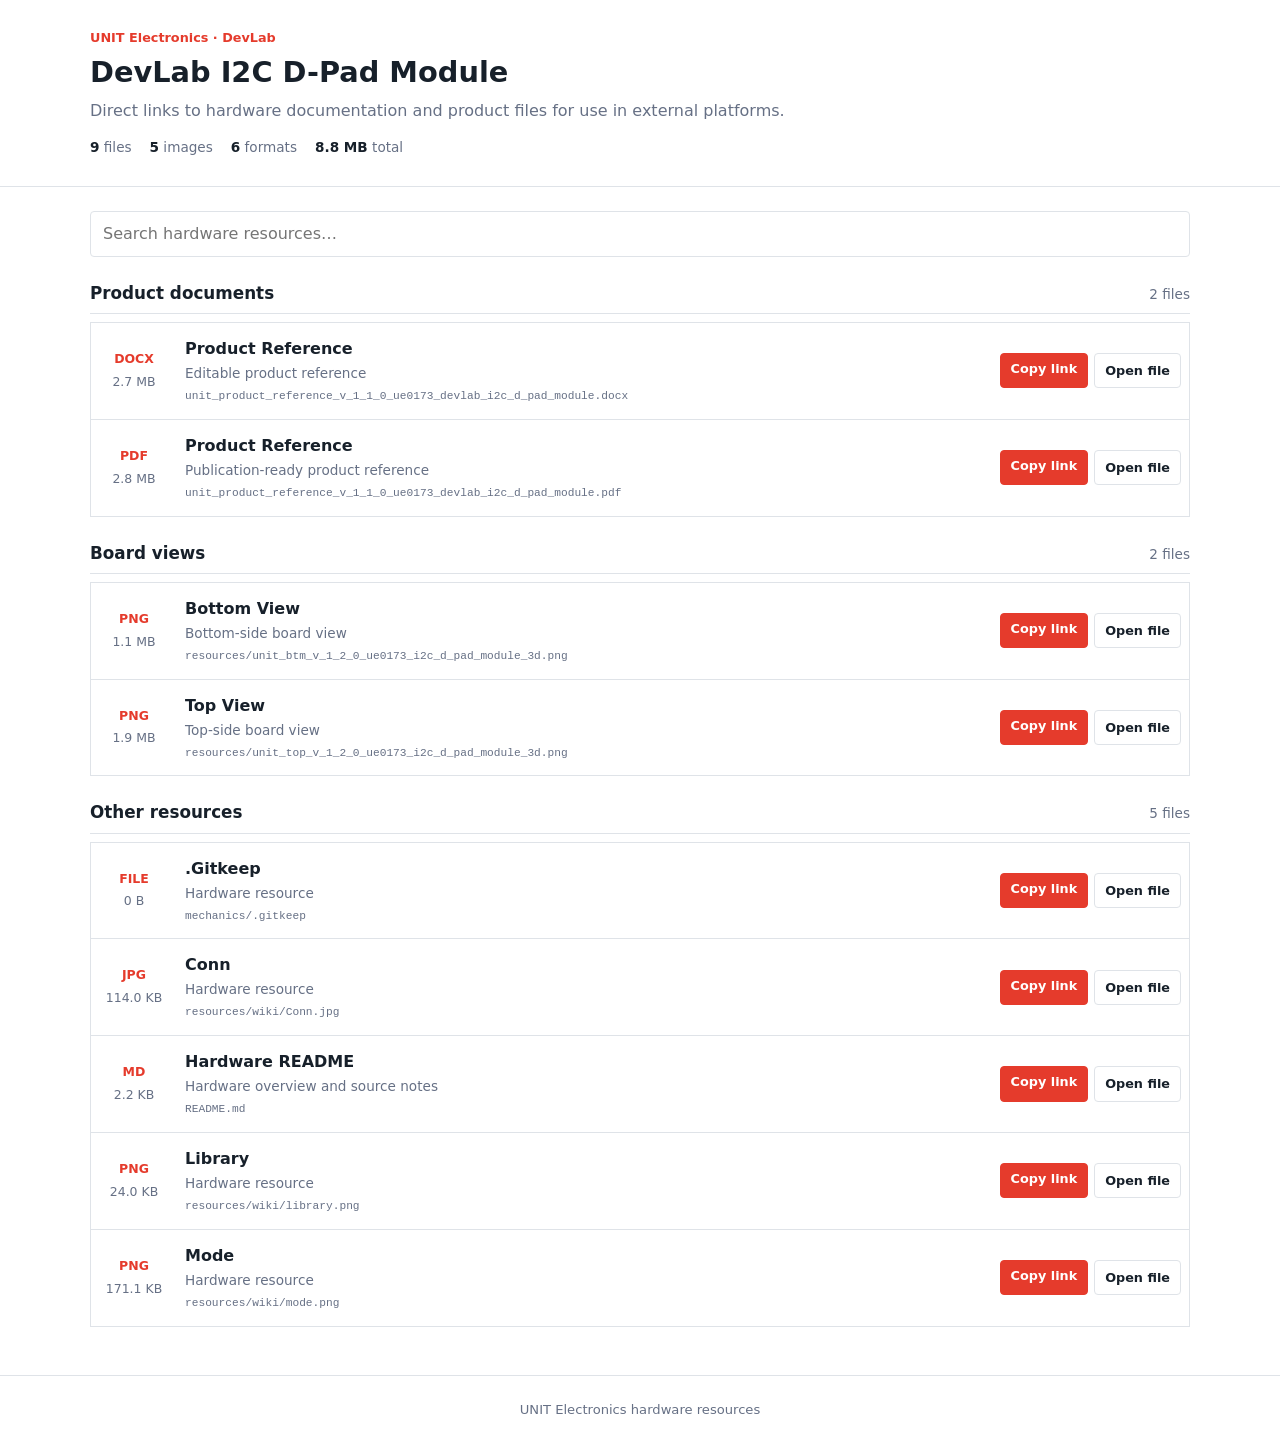
==== commit 446fa3f8: "Auto-update hardware documentation" ====
--- a/docs/hardware/index.html
+++ b/docs/hardware/index.html
@@ -271,7 +271,7 @@
         <article class="resource-item" data-search="hardware readme readme.md hardware overview and source notes">
           <div class="file-meta">
             <strong class="file-type">MD</strong>
-            <span class="file-size">544 B</span>
+            <span class="file-size">2.2 KB</span>
           </div>
           <div class="resource-details">
             <h3>Hardware README</h3>
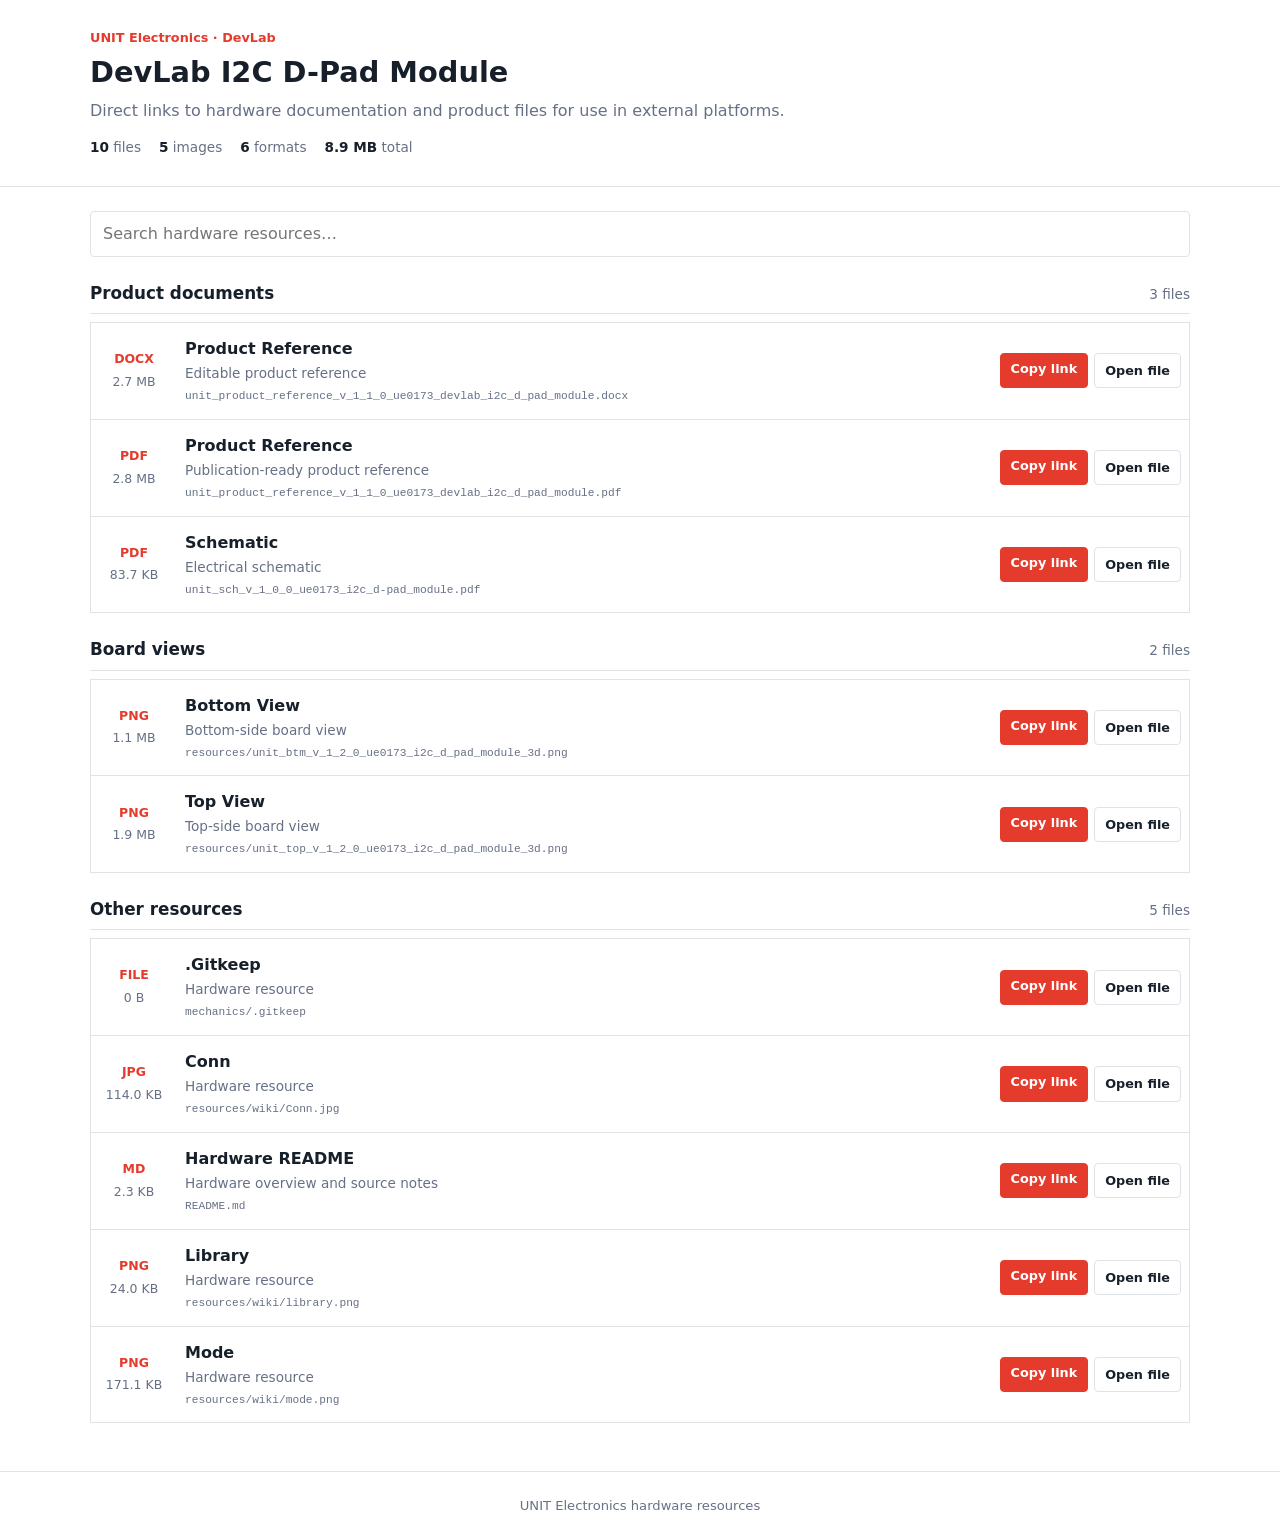
==== commit a6c1bd59: "Auto-update hardware documentation" ====
--- a/docs/hardware/index.html
+++ b/docs/hardware/index.html
@@ -139,10 +139,10 @@
       <h1>DevLab I2C D-Pad Module</h1>
       <p class="subtitle">Direct links to hardware documentation and product files for use in external platforms.</p>
       <div class="summary" aria-label="Resource summary">
-        <span><strong>9</strong> files</span>
+        <span><strong>10</strong> files</span>
         <span><strong>5</strong> images</span>
         <span><strong>6</strong> formats</span>
-        <span><strong>8.8 MB</strong> total</span>
+        <span><strong>8.9 MB</strong> total</span>
       </div>
     </div>
   </header>
@@ -155,7 +155,7 @@
       <section class="resource-section">
         <div class="section-heading">
           <h2>Product documents</h2>
-          <span>2 files</span>
+          <span>3 files</span>
         </div>
         <div class="resource-list">
         <article class="resource-item" data-search="product reference unit_product_reference_v_1_1_0_ue0173_devlab_i2c_d_pad_module.docx editable product reference">
@@ -187,6 +187,22 @@
           <div class="actions">
             <button class="button primary copy-link" type="button" data-url="unit_product_reference_v_1_1_0_ue0173_devlab_i2c_d_pad_module.pdf">Copy link</button>
             <a class="button" href="unit_product_reference_v_1_1_0_ue0173_devlab_i2c_d_pad_module.pdf" target="_blank" rel="noopener">Open file</a>
+          </div>
+        </article>
+
+        <article class="resource-item" data-search="schematic unit_sch_v_1_0_0_ue0173_i2c_d-pad_module.pdf electrical schematic">
+          <div class="file-meta">
+            <strong class="file-type">PDF</strong>
+            <span class="file-size">83.7 KB</span>
+          </div>
+          <div class="resource-details">
+            <h3>Schematic</h3>
+            <p>Electrical schematic</p>
+            <code title="unit_sch_v_1_0_0_ue0173_i2c_d-pad_module.pdf">unit_sch_v_1_0_0_ue0173_i2c_d-pad_module.pdf</code>
+          </div>
+          <div class="actions">
+            <button class="button primary copy-link" type="button" data-url="unit_sch_v_1_0_0_ue0173_i2c_d-pad_module.pdf">Copy link</button>
+            <a class="button" href="unit_sch_v_1_0_0_ue0173_i2c_d-pad_module.pdf" target="_blank" rel="noopener">Open file</a>
           </div>
         </article>
         </div>
@@ -271,7 +287,7 @@
         <article class="resource-item" data-search="hardware readme readme.md hardware overview and source notes">
           <div class="file-meta">
             <strong class="file-type">MD</strong>
-            <span class="file-size">2.2 KB</span>
+            <span class="file-size">2.3 KB</span>
           </div>
           <div class="resource-details">
             <h3>Hardware README</h3>
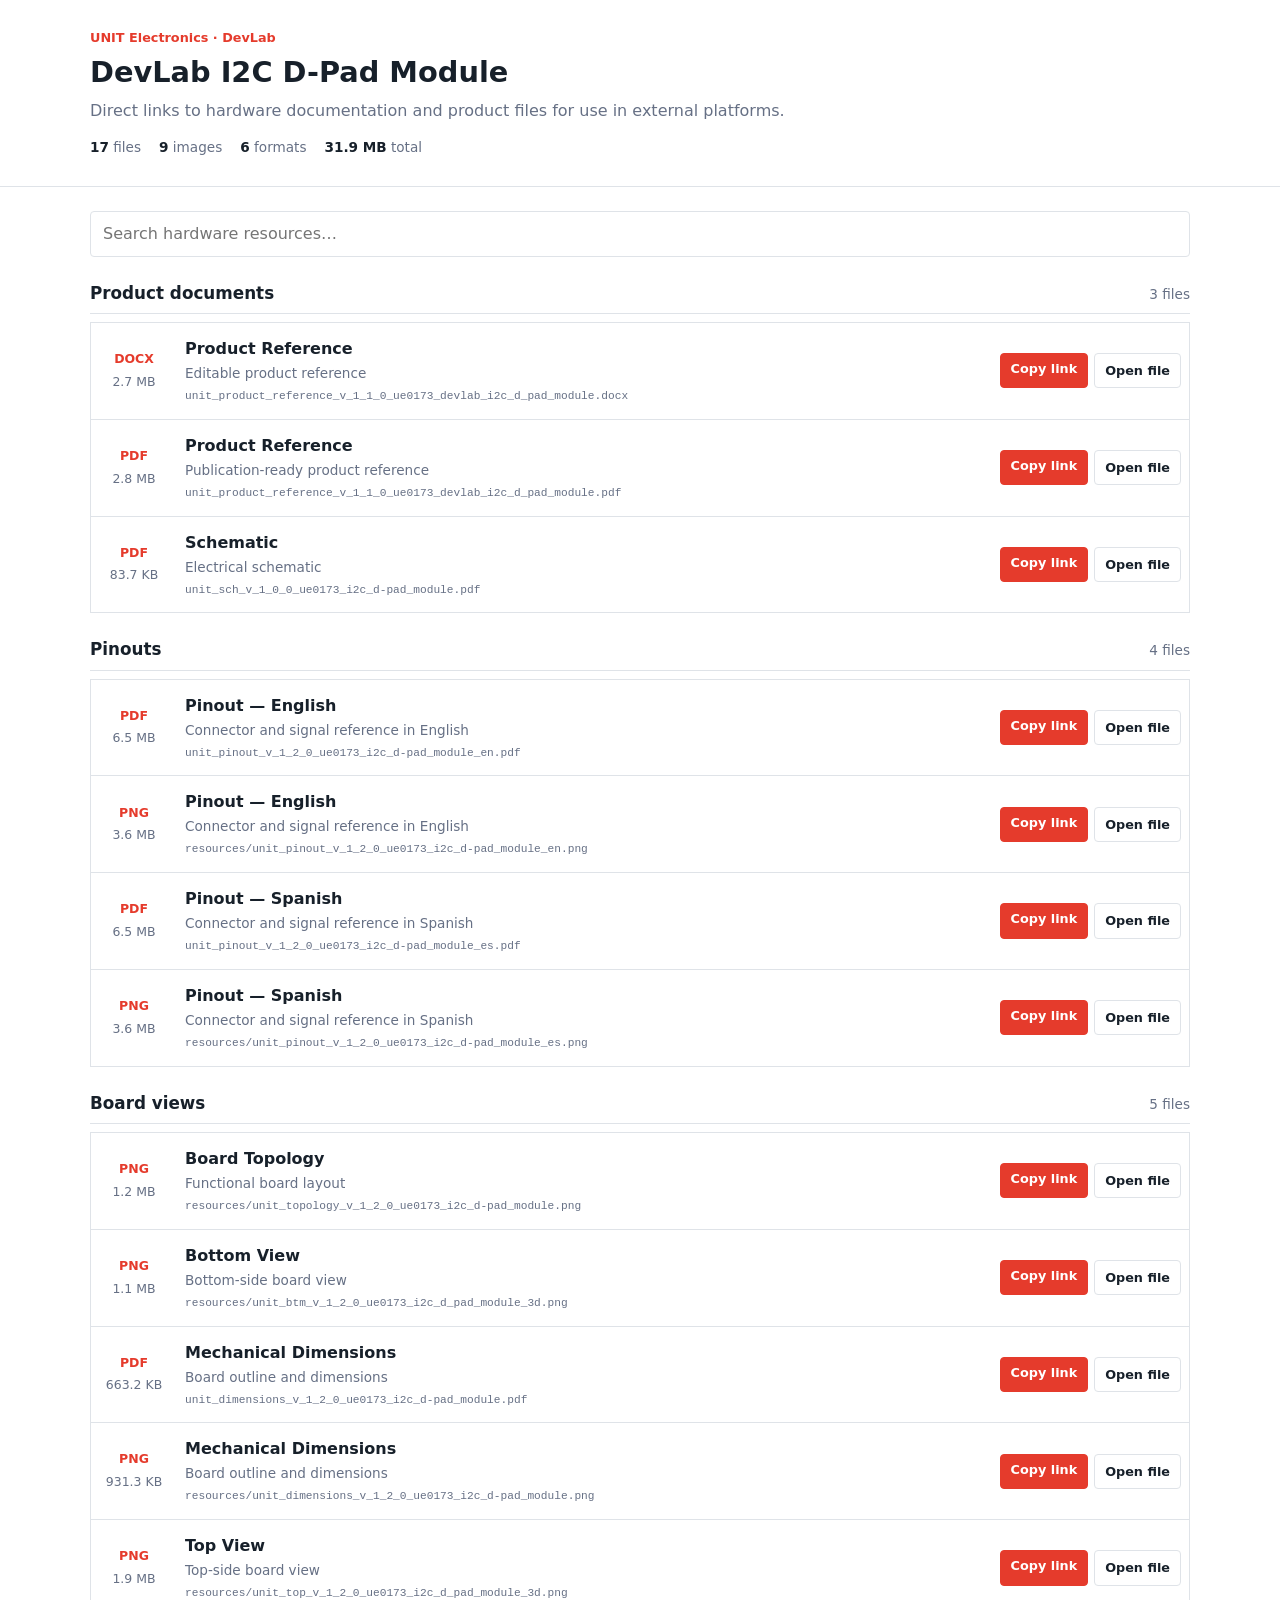
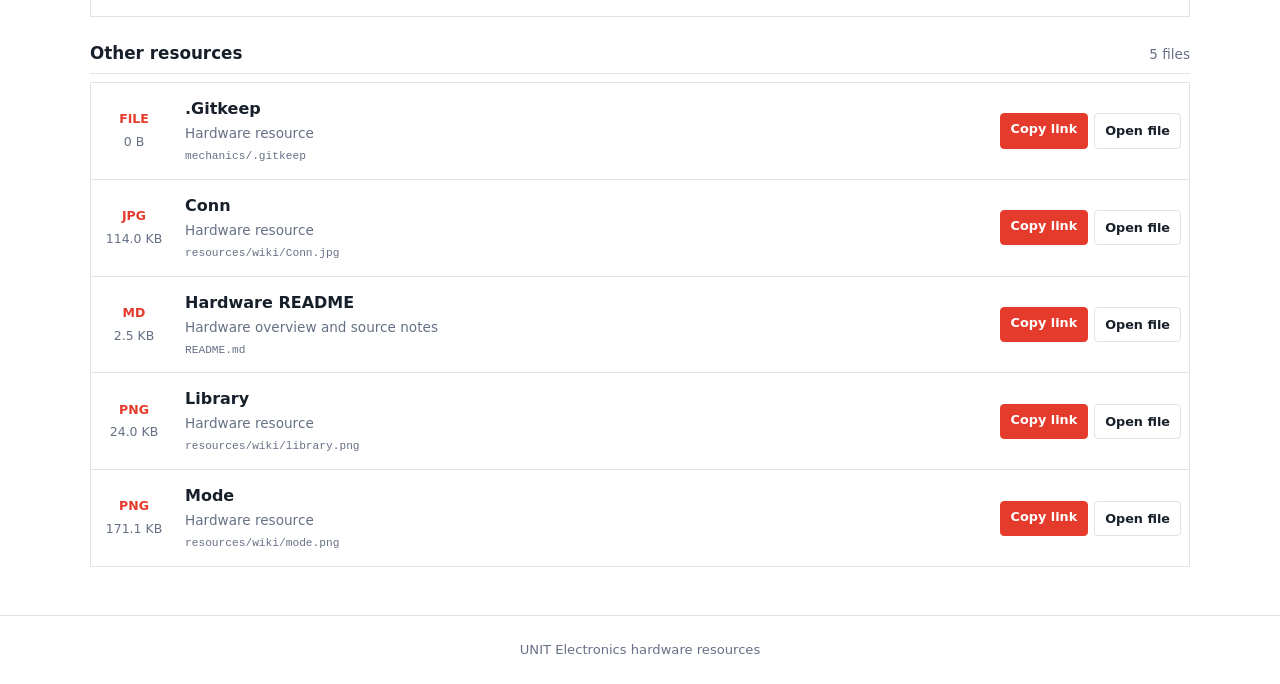
==== commit bd8cc26e: "Auto-update hardware documentation" ====
--- a/docs/hardware/index.html
+++ b/docs/hardware/index.html
@@ -139,10 +139,10 @@
       <h1>DevLab I2C D-Pad Module</h1>
       <p class="subtitle">Direct links to hardware documentation and product files for use in external platforms.</p>
       <div class="summary" aria-label="Resource summary">
-        <span><strong>10</strong> files</span>
-        <span><strong>5</strong> images</span>
+        <span><strong>17</strong> files</span>
+        <span><strong>9</strong> images</span>
         <span><strong>6</strong> formats</span>
-        <span><strong>8.9 MB</strong> total</span>
+        <span><strong>31.9 MB</strong> total</span>
       </div>
     </div>
   </header>
@@ -209,10 +209,97 @@
       </section>
       <section class="resource-section">
         <div class="section-heading">
+          <h2>Pinouts</h2>
+          <span>4 files</span>
+        </div>
+        <div class="resource-list">
+        <article class="resource-item" data-search="pinout — english unit_pinout_v_1_2_0_ue0173_i2c_d-pad_module_en.pdf connector and signal reference in english">
+          <div class="file-meta">
+            <strong class="file-type">PDF</strong>
+            <span class="file-size">6.5 MB</span>
+          </div>
+          <div class="resource-details">
+            <h3>Pinout — English</h3>
+            <p>Connector and signal reference in English</p>
+            <code title="unit_pinout_v_1_2_0_ue0173_i2c_d-pad_module_en.pdf">unit_pinout_v_1_2_0_ue0173_i2c_d-pad_module_en.pdf</code>
+          </div>
+          <div class="actions">
+            <button class="button primary copy-link" type="button" data-url="unit_pinout_v_1_2_0_ue0173_i2c_d-pad_module_en.pdf">Copy link</button>
+            <a class="button" href="unit_pinout_v_1_2_0_ue0173_i2c_d-pad_module_en.pdf" target="_blank" rel="noopener">Open file</a>
+          </div>
+        </article>
+
+        <article class="resource-item" data-search="pinout — english resources/unit_pinout_v_1_2_0_ue0173_i2c_d-pad_module_en.png connector and signal reference in english">
+          <div class="file-meta">
+            <strong class="file-type">PNG</strong>
+            <span class="file-size">3.6 MB</span>
+          </div>
+          <div class="resource-details">
+            <h3>Pinout — English</h3>
+            <p>Connector and signal reference in English</p>
+            <code title="resources/unit_pinout_v_1_2_0_ue0173_i2c_d-pad_module_en.png">resources/unit_pinout_v_1_2_0_ue0173_i2c_d-pad_module_en.png</code>
+          </div>
+          <div class="actions">
+            <button class="button primary copy-link" type="button" data-url="resources/unit_pinout_v_1_2_0_ue0173_i2c_d-pad_module_en.png">Copy link</button>
+            <a class="button" href="resources/unit_pinout_v_1_2_0_ue0173_i2c_d-pad_module_en.png" target="_blank" rel="noopener">Open file</a>
+          </div>
+        </article>
+
+        <article class="resource-item" data-search="pinout — spanish unit_pinout_v_1_2_0_ue0173_i2c_d-pad_module_es.pdf connector and signal reference in spanish">
+          <div class="file-meta">
+            <strong class="file-type">PDF</strong>
+            <span class="file-size">6.5 MB</span>
+          </div>
+          <div class="resource-details">
+            <h3>Pinout — Spanish</h3>
+            <p>Connector and signal reference in Spanish</p>
+            <code title="unit_pinout_v_1_2_0_ue0173_i2c_d-pad_module_es.pdf">unit_pinout_v_1_2_0_ue0173_i2c_d-pad_module_es.pdf</code>
+          </div>
+          <div class="actions">
+            <button class="button primary copy-link" type="button" data-url="unit_pinout_v_1_2_0_ue0173_i2c_d-pad_module_es.pdf">Copy link</button>
+            <a class="button" href="unit_pinout_v_1_2_0_ue0173_i2c_d-pad_module_es.pdf" target="_blank" rel="noopener">Open file</a>
+          </div>
+        </article>
+
+        <article class="resource-item" data-search="pinout — spanish resources/unit_pinout_v_1_2_0_ue0173_i2c_d-pad_module_es.png connector and signal reference in spanish">
+          <div class="file-meta">
+            <strong class="file-type">PNG</strong>
+            <span class="file-size">3.6 MB</span>
+          </div>
+          <div class="resource-details">
+            <h3>Pinout — Spanish</h3>
+            <p>Connector and signal reference in Spanish</p>
+            <code title="resources/unit_pinout_v_1_2_0_ue0173_i2c_d-pad_module_es.png">resources/unit_pinout_v_1_2_0_ue0173_i2c_d-pad_module_es.png</code>
+          </div>
+          <div class="actions">
+            <button class="button primary copy-link" type="button" data-url="resources/unit_pinout_v_1_2_0_ue0173_i2c_d-pad_module_es.png">Copy link</button>
+            <a class="button" href="resources/unit_pinout_v_1_2_0_ue0173_i2c_d-pad_module_es.png" target="_blank" rel="noopener">Open file</a>
+          </div>
+        </article>
+        </div>
+      </section>
+      <section class="resource-section">
+        <div class="section-heading">
           <h2>Board views</h2>
-          <span>2 files</span>
+          <span>5 files</span>
         </div>
         <div class="resource-list">
+        <article class="resource-item" data-search="board topology resources/unit_topology_v_1_2_0_ue0173_i2c_d-pad_module.png functional board layout">
+          <div class="file-meta">
+            <strong class="file-type">PNG</strong>
+            <span class="file-size">1.2 MB</span>
+          </div>
+          <div class="resource-details">
+            <h3>Board Topology</h3>
+            <p>Functional board layout</p>
+            <code title="resources/unit_topology_v_1_2_0_ue0173_i2c_d-pad_module.png">resources/unit_topology_v_1_2_0_ue0173_i2c_d-pad_module.png</code>
+          </div>
+          <div class="actions">
+            <button class="button primary copy-link" type="button" data-url="resources/unit_topology_v_1_2_0_ue0173_i2c_d-pad_module.png">Copy link</button>
+            <a class="button" href="resources/unit_topology_v_1_2_0_ue0173_i2c_d-pad_module.png" target="_blank" rel="noopener">Open file</a>
+          </div>
+        </article>
+
         <article class="resource-item" data-search="bottom view resources/unit_btm_v_1_2_0_ue0173_i2c_d_pad_module_3d.png bottom-side board view">
           <div class="file-meta">
             <strong class="file-type">PNG</strong>
@@ -226,6 +313,38 @@
           <div class="actions">
             <button class="button primary copy-link" type="button" data-url="resources/unit_btm_v_1_2_0_ue0173_i2c_d_pad_module_3d.png">Copy link</button>
             <a class="button" href="resources/unit_btm_v_1_2_0_ue0173_i2c_d_pad_module_3d.png" target="_blank" rel="noopener">Open file</a>
+          </div>
+        </article>
+
+        <article class="resource-item" data-search="mechanical dimensions unit_dimensions_v_1_2_0_ue0173_i2c_d-pad_module.pdf board outline and dimensions">
+          <div class="file-meta">
+            <strong class="file-type">PDF</strong>
+            <span class="file-size">663.2 KB</span>
+          </div>
+          <div class="resource-details">
+            <h3>Mechanical Dimensions</h3>
+            <p>Board outline and dimensions</p>
+            <code title="unit_dimensions_v_1_2_0_ue0173_i2c_d-pad_module.pdf">unit_dimensions_v_1_2_0_ue0173_i2c_d-pad_module.pdf</code>
+          </div>
+          <div class="actions">
+            <button class="button primary copy-link" type="button" data-url="unit_dimensions_v_1_2_0_ue0173_i2c_d-pad_module.pdf">Copy link</button>
+            <a class="button" href="unit_dimensions_v_1_2_0_ue0173_i2c_d-pad_module.pdf" target="_blank" rel="noopener">Open file</a>
+          </div>
+        </article>
+
+        <article class="resource-item" data-search="mechanical dimensions resources/unit_dimensions_v_1_2_0_ue0173_i2c_d-pad_module.png board outline and dimensions">
+          <div class="file-meta">
+            <strong class="file-type">PNG</strong>
+            <span class="file-size">931.3 KB</span>
+          </div>
+          <div class="resource-details">
+            <h3>Mechanical Dimensions</h3>
+            <p>Board outline and dimensions</p>
+            <code title="resources/unit_dimensions_v_1_2_0_ue0173_i2c_d-pad_module.png">resources/unit_dimensions_v_1_2_0_ue0173_i2c_d-pad_module.png</code>
+          </div>
+          <div class="actions">
+            <button class="button primary copy-link" type="button" data-url="resources/unit_dimensions_v_1_2_0_ue0173_i2c_d-pad_module.png">Copy link</button>
+            <a class="button" href="resources/unit_dimensions_v_1_2_0_ue0173_i2c_d-pad_module.png" target="_blank" rel="noopener">Open file</a>
           </div>
         </article>
 
@@ -287,7 +406,7 @@
         <article class="resource-item" data-search="hardware readme readme.md hardware overview and source notes">
           <div class="file-meta">
             <strong class="file-type">MD</strong>
-            <span class="file-size">2.3 KB</span>
+            <span class="file-size">2.5 KB</span>
           </div>
           <div class="resource-details">
             <h3>Hardware README</h3>
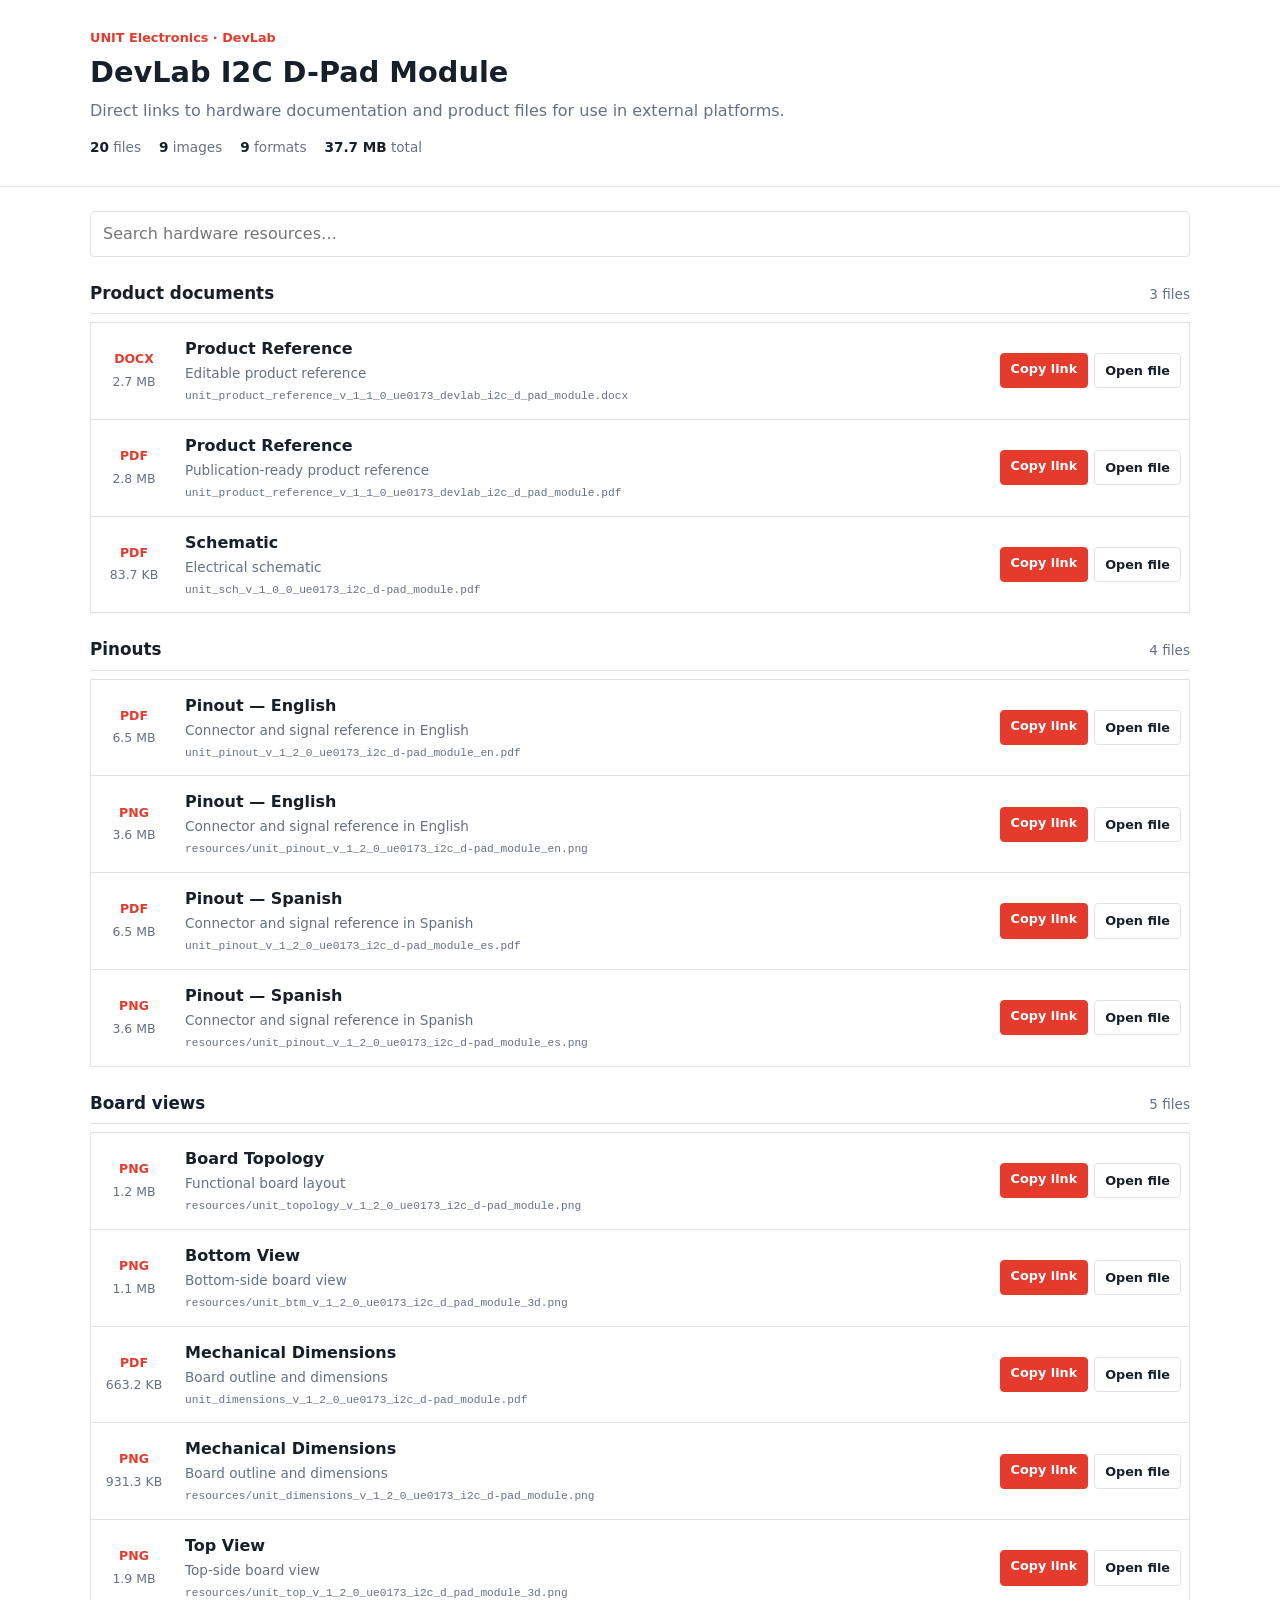
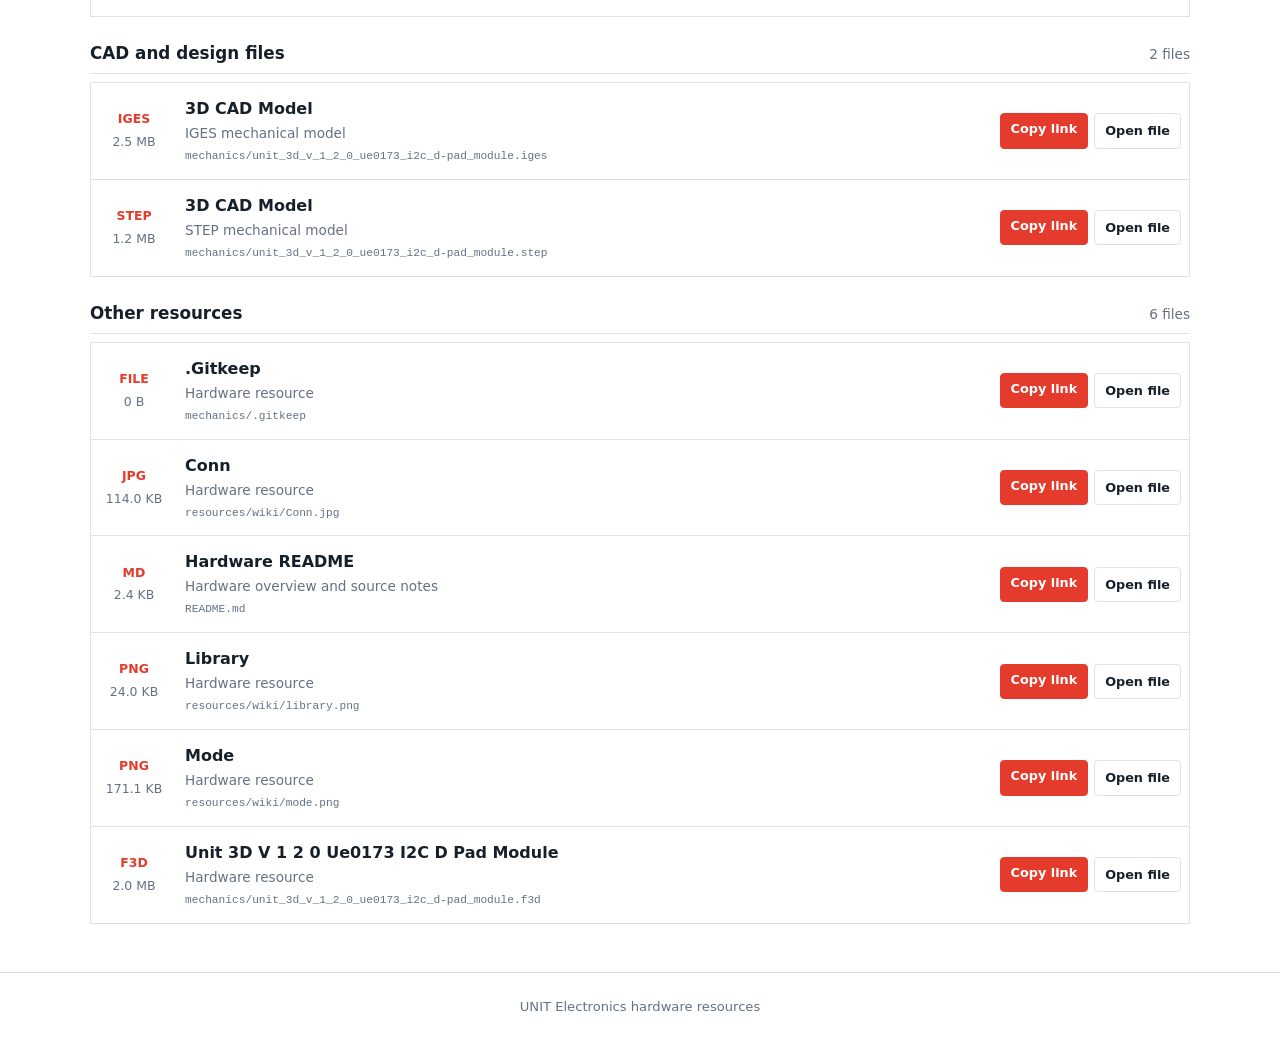
==== commit 65f02cac: "Auto-update hardware documentation" ====
--- a/docs/hardware/index.html
+++ b/docs/hardware/index.html
@@ -139,10 +139,10 @@
       <h1>DevLab I2C D-Pad Module</h1>
       <p class="subtitle">Direct links to hardware documentation and product files for use in external platforms.</p>
       <div class="summary" aria-label="Resource summary">
-        <span><strong>17</strong> files</span>
+        <span><strong>20</strong> files</span>
         <span><strong>9</strong> images</span>
-        <span><strong>6</strong> formats</span>
-        <span><strong>31.9 MB</strong> total</span>
+        <span><strong>9</strong> formats</span>
+        <span><strong>37.7 MB</strong> total</span>
       </div>
     </div>
   </header>
@@ -367,8 +367,47 @@
       </section>
       <section class="resource-section">
         <div class="section-heading">
+          <h2>CAD and design files</h2>
+          <span>2 files</span>
+        </div>
+        <div class="resource-list">
+        <article class="resource-item" data-search="3d cad model mechanics/unit_3d_v_1_2_0_ue0173_i2c_d-pad_module.iges iges mechanical model">
+          <div class="file-meta">
+            <strong class="file-type">IGES</strong>
+            <span class="file-size">2.5 MB</span>
+          </div>
+          <div class="resource-details">
+            <h3>3D CAD Model</h3>
+            <p>IGES mechanical model</p>
+            <code title="mechanics/unit_3d_v_1_2_0_ue0173_i2c_d-pad_module.iges">mechanics/unit_3d_v_1_2_0_ue0173_i2c_d-pad_module.iges</code>
+          </div>
+          <div class="actions">
+            <button class="button primary copy-link" type="button" data-url="mechanics/unit_3d_v_1_2_0_ue0173_i2c_d-pad_module.iges">Copy link</button>
+            <a class="button" href="mechanics/unit_3d_v_1_2_0_ue0173_i2c_d-pad_module.iges" target="_blank" rel="noopener">Open file</a>
+          </div>
+        </article>
+
+        <article class="resource-item" data-search="3d cad model mechanics/unit_3d_v_1_2_0_ue0173_i2c_d-pad_module.step step mechanical model">
+          <div class="file-meta">
+            <strong class="file-type">STEP</strong>
+            <span class="file-size">1.2 MB</span>
+          </div>
+          <div class="resource-details">
+            <h3>3D CAD Model</h3>
+            <p>STEP mechanical model</p>
+            <code title="mechanics/unit_3d_v_1_2_0_ue0173_i2c_d-pad_module.step">mechanics/unit_3d_v_1_2_0_ue0173_i2c_d-pad_module.step</code>
+          </div>
+          <div class="actions">
+            <button class="button primary copy-link" type="button" data-url="mechanics/unit_3d_v_1_2_0_ue0173_i2c_d-pad_module.step">Copy link</button>
+            <a class="button" href="mechanics/unit_3d_v_1_2_0_ue0173_i2c_d-pad_module.step" target="_blank" rel="noopener">Open file</a>
+          </div>
+        </article>
+        </div>
+      </section>
+      <section class="resource-section">
+        <div class="section-heading">
           <h2>Other resources</h2>
-          <span>5 files</span>
+          <span>6 files</span>
         </div>
         <div class="resource-list">
         <article class="resource-item" data-search=".gitkeep mechanics/.gitkeep hardware resource">
@@ -406,7 +445,7 @@
         <article class="resource-item" data-search="hardware readme readme.md hardware overview and source notes">
           <div class="file-meta">
             <strong class="file-type">MD</strong>
-            <span class="file-size">2.5 KB</span>
+            <span class="file-size">2.4 KB</span>
           </div>
           <div class="resource-details">
             <h3>Hardware README</h3>
@@ -448,6 +487,22 @@
           <div class="actions">
             <button class="button primary copy-link" type="button" data-url="resources/wiki/mode.png">Copy link</button>
             <a class="button" href="resources/wiki/mode.png" target="_blank" rel="noopener">Open file</a>
+          </div>
+        </article>
+
+        <article class="resource-item" data-search="unit 3d v 1 2 0 ue0173 i2c d pad module mechanics/unit_3d_v_1_2_0_ue0173_i2c_d-pad_module.f3d hardware resource">
+          <div class="file-meta">
+            <strong class="file-type">F3D</strong>
+            <span class="file-size">2.0 MB</span>
+          </div>
+          <div class="resource-details">
+            <h3>Unit 3D V 1 2 0 Ue0173 I2C D Pad Module</h3>
+            <p>Hardware resource</p>
+            <code title="mechanics/unit_3d_v_1_2_0_ue0173_i2c_d-pad_module.f3d">mechanics/unit_3d_v_1_2_0_ue0173_i2c_d-pad_module.f3d</code>
+          </div>
+          <div class="actions">
+            <button class="button primary copy-link" type="button" data-url="mechanics/unit_3d_v_1_2_0_ue0173_i2c_d-pad_module.f3d">Copy link</button>
+            <a class="button" href="mechanics/unit_3d_v_1_2_0_ue0173_i2c_d-pad_module.f3d" target="_blank" rel="noopener">Open file</a>
           </div>
         </article>
         </div>
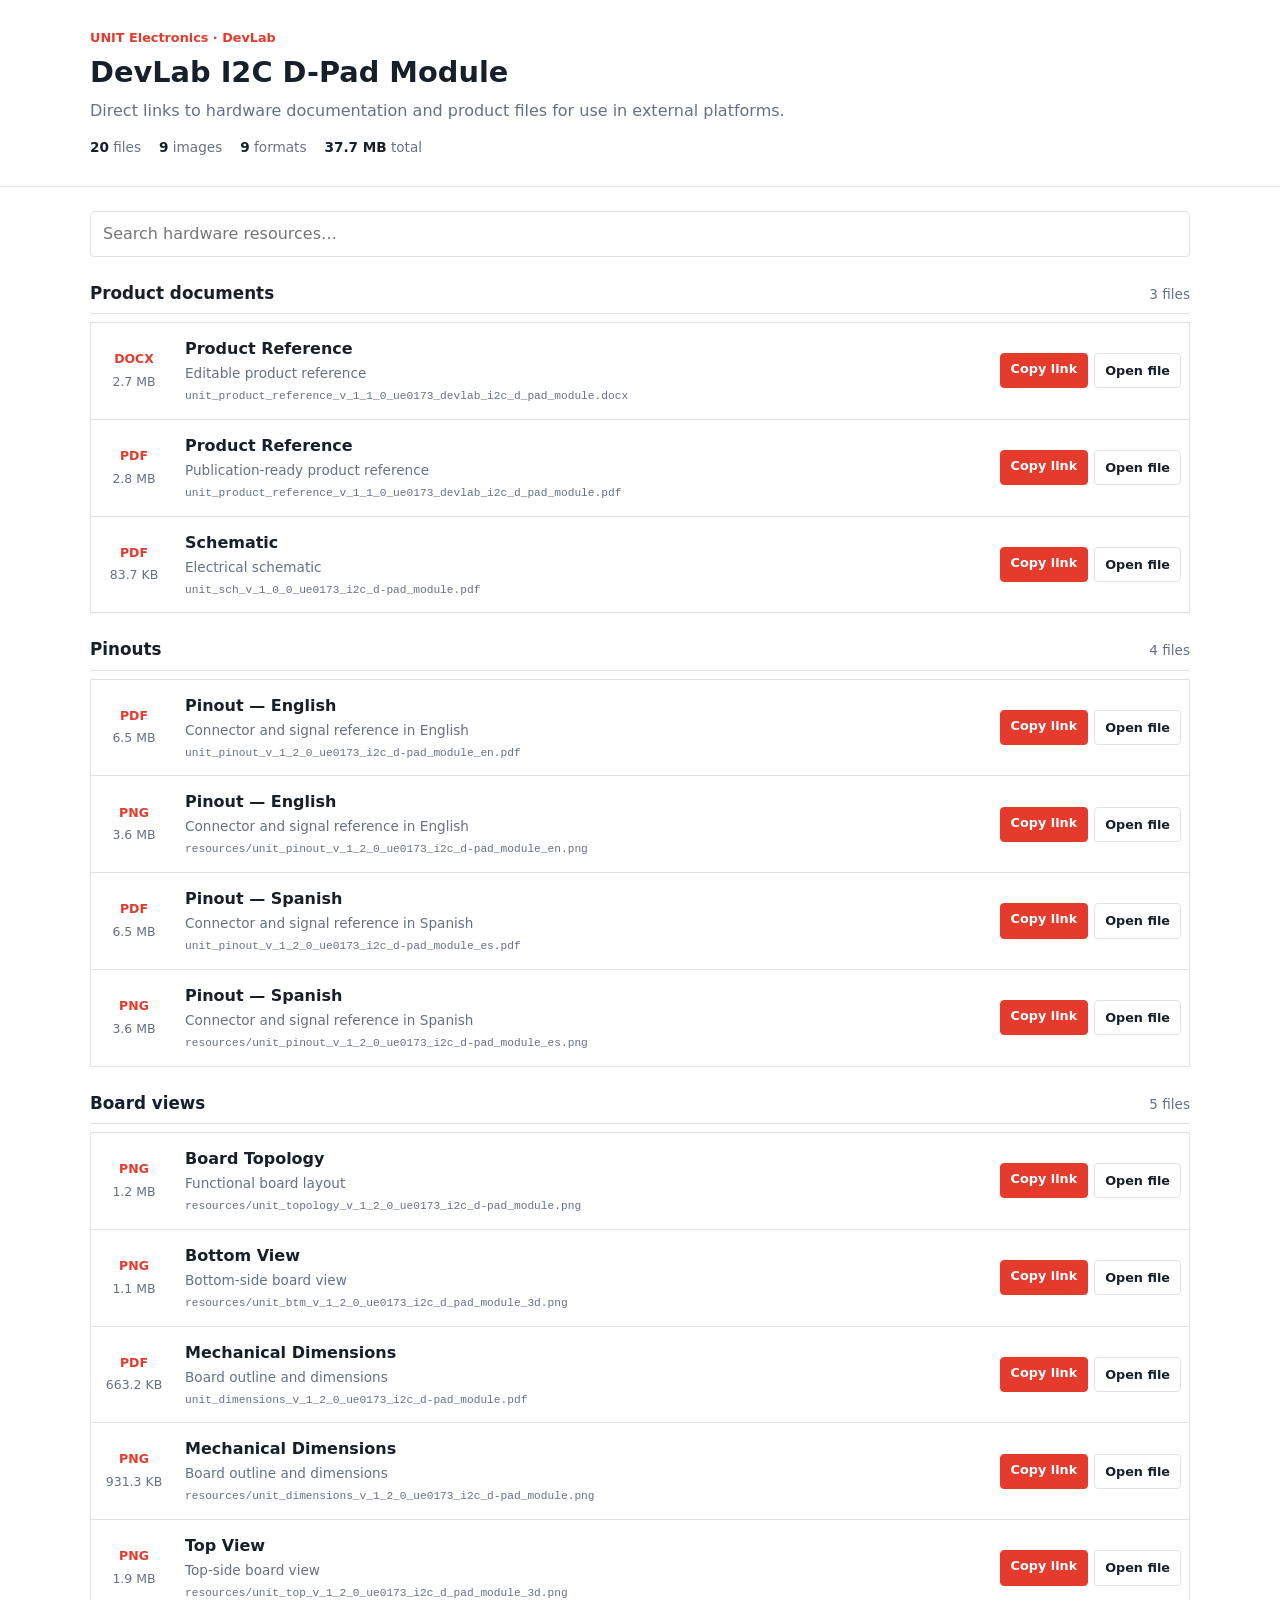
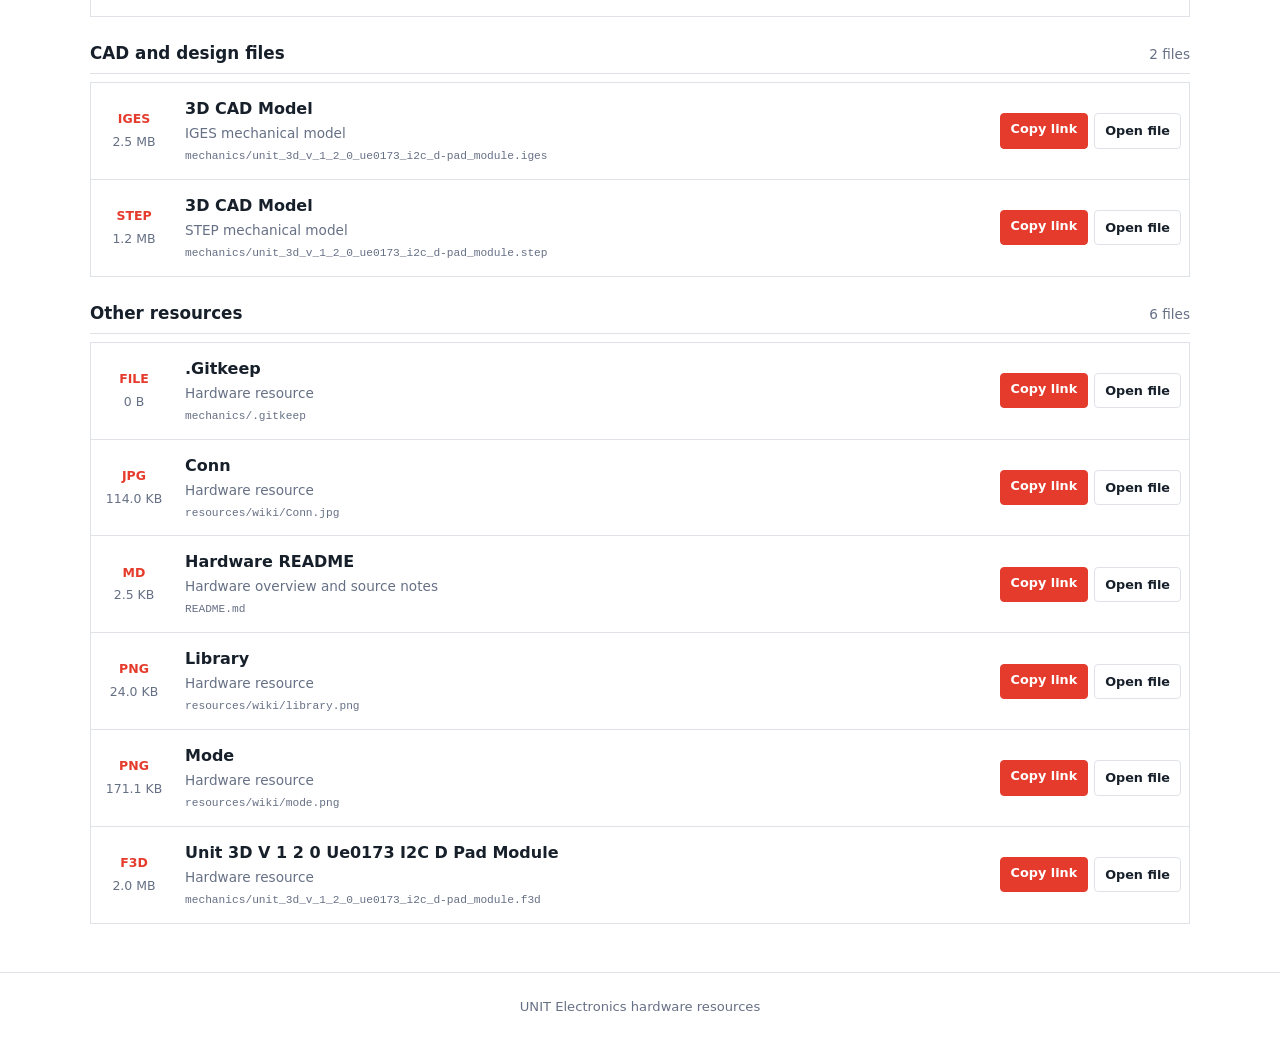
==== commit 11120085: "Auto-update hardware documentation" ====
--- a/docs/hardware/index.html
+++ b/docs/hardware/index.html
@@ -445,7 +445,7 @@
         <article class="resource-item" data-search="hardware readme readme.md hardware overview and source notes">
           <div class="file-meta">
             <strong class="file-type">MD</strong>
-            <span class="file-size">2.4 KB</span>
+            <span class="file-size">2.5 KB</span>
           </div>
           <div class="resource-details">
             <h3>Hardware README</h3>
